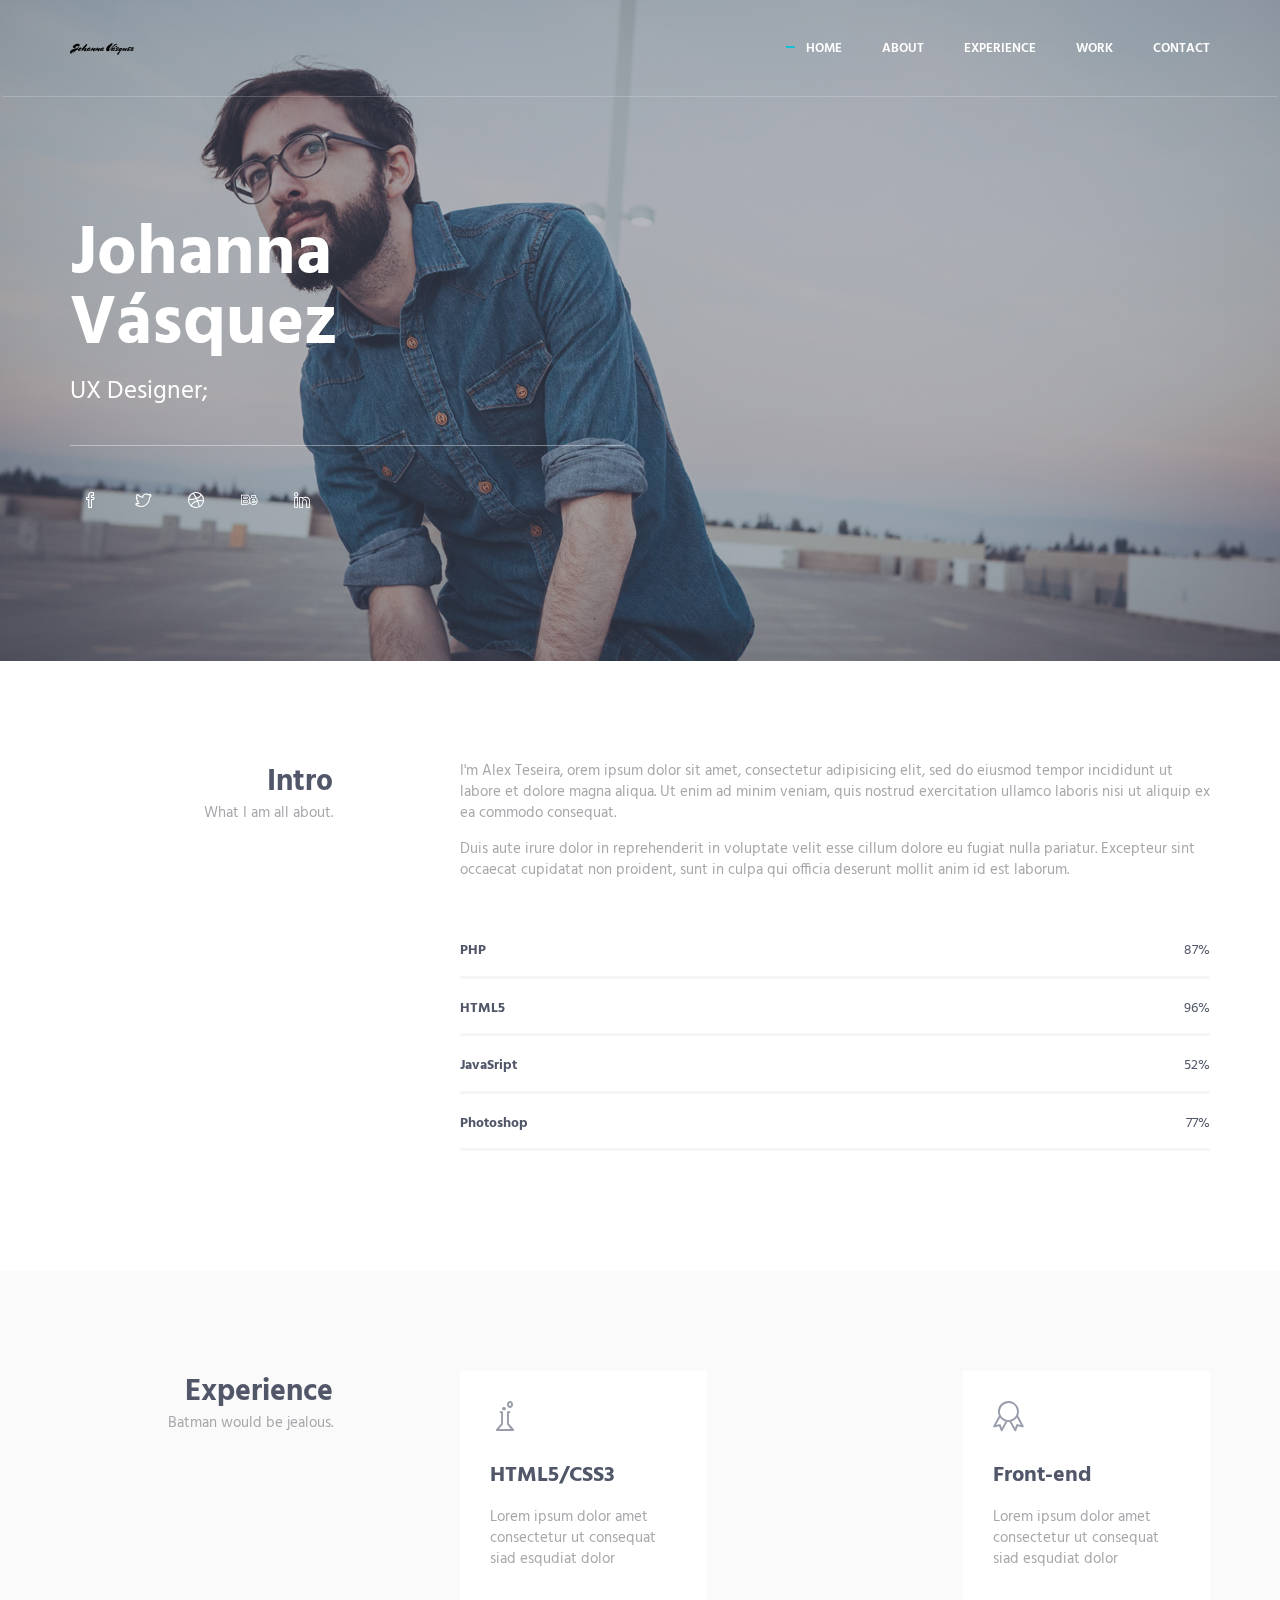
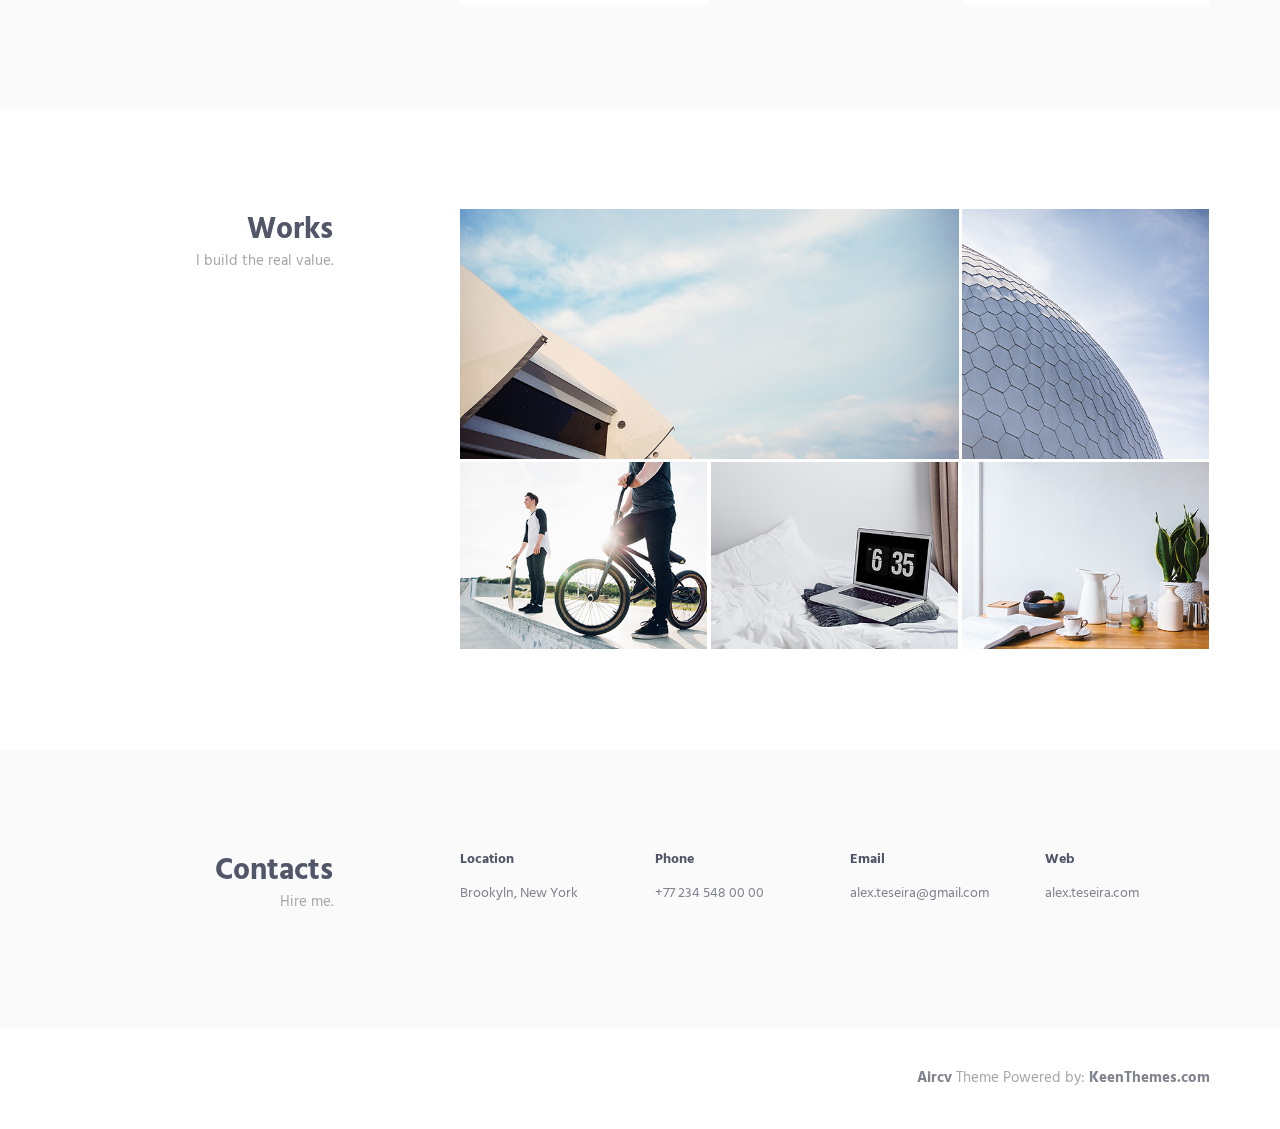
==== index.html @ ad85cec5 "subiendo" ====
<!DOCTYPE html>
<!-- ==============================
    Project:        Metronic "Aircv" Frontend Freebie - Responsive HTML Template Based On Twitter Bootstrap 3.3.4
    Version:        1.0
    Author:         KeenThemes
    Primary use:    Corporate, Business Themes.
    Email:          support@keenthemes.com
    Follow:         http://www.twitter.com/keenthemes
    Like:           http://www.facebook.com/keenthemes
    Website:        http://www.keenthemes.com
    Premium:        Premium Metronic Admin Theme: http://themeforest.net/item/metronic-responsive-admin-dashboard-template/4021469?ref=keenthemes
================================== -->
<html lang="en" class="no-js">
    <!-- BEGIN HEAD -->
    <head>
        <meta charset="utf-8"/>
        <title>JVJ Portafolio</title>
        <meta http-equiv="X-UA-Compatible" content="IE=edge">
        <meta content="width=device-width, initial-scale=1" name="viewport"/>
        <meta content="" name="description"/>
        <meta content="" name="author"/>

        <!-- GLOBAL MANDATORY STYLES -->
        <link href="http://fonts.googleapis.com/css?family=Hind:300,400,500,600,700" rel="stylesheet" type="text/css">
        <link href="vendor/simple-line-icons/css/simple-line-icons.css" rel="stylesheet" type="text/css"/>
        <link href="vendor/bootstrap/css/bootstrap.min.css" rel="stylesheet" type="text/css"/>
        <link href="https://fonts.googleapis.com/css?family=Mrs+Sheppards" rel="stylesheet">


        <!-- PAGE LEVEL PLUGIN STYLES -->
        <link href="css/animate.css" rel="stylesheet">

        <!-- THEME STYLES -->
        <link href="css/layout.min.css" rel="stylesheet" type="text/css"/>

        <!-- Favicon -->
        <link rel="shortcut icon" href="favicon.ico"/>
    </head>
    <!-- END HEAD -->

    <!-- BODY -->
    <body id="body" data-spy="scroll" data-target=".header">

        <!--========== HEADER ==========-->
        <header class="header navbar-fixed-top">
            <!-- Navbar -->
            <nav class="navbar" role="navigation">
                <div class="container">
                    <!-- Brand and toggle get grouped for better mobile display -->
                    <div class="menu-container js_nav-item">
                        <button type="button" class="navbar-toggle" data-toggle="collapse" data-target=".nav-collapse">
                            <span class="sr-only">Toggle navigation</span>
                            <span class="toggle-icon"></span>
                        </button>

                        <!-- Logo -->
                        <div class="logo">
                            <a class="logo-wrap" href="#body">
                                <img class="logo-img logo-img-main" src="img/logo.svg" alt="Asentus Logo">
                                <img class="logo-img logo-img-active" src="img/logo.svg" alt="Asentus Logo">
                            </a>
                        </div>
                        <!-- End Logo -->
                    </div>

                    <!-- Collect the nav links, forms, and other content for toggling -->
                    <div class="collapse navbar-collapse nav-collapse">
                        <div class="menu-container">
                            <ul class="nav navbar-nav navbar-nav-right">
                                <li class="js_nav-item nav-item"><a class="nav-item-child nav-item-hover" href="#body">Home</a></li>
                                <li class="js_nav-item nav-item"><a class="nav-item-child nav-item-hover" href="#about">About</a></li>
                                <li class="js_nav-item nav-item"><a class="nav-item-child nav-item-hover" href="#experience">Experience</a></li>
                                <li class="js_nav-item nav-item"><a class="nav-item-child nav-item-hover" href="#work">Work</a></li>
                                <li class="js_nav-item nav-item"><a class="nav-item-child nav-item-hover" href="#contact">Contact</a></li>
                            </ul>
                        </div>
                    </div>
                    <!-- End Navbar Collapse -->
                </div>
            </nav>
            <!-- Navbar -->
        </header>
        <!--========== END HEADER ==========-->

        <!--========== SLIDER ==========-->
        <div class="promo-block parallax-window" data-parallax="scroll" data-image-src="img/1920x1080/01.jpg">
            <div class="container">
                <div class="row">
                    <div class="col-sm-6">
                        <div class="promo-block-divider">
                            <h1 class="promo-block-title">Johanna <br/> Vásquez</h1>
                            <p class="promo-block-text">UX Designer;</p>
                        </div>
                        <ul class="list-inline">
                            <li><a href="https://twitter.com/keenthemes" class="social-icons"><i class="icon-social-facebook"></i></a></li>
                            <li><a href="https://twitter.com/keenthemes" class="social-icons"><i class="icon-social-twitter"></i></a></li>
                            <li><a href="https://dribbble.com/keenthemes" class="social-icons"><i class="icon-social-dribbble"></i></a></li>
                            <li><a href="https://www.behance.net/keenthemes" class="social-icons"><i class="icon-social-behance"></i></a></li>
                            <li><a href="https://www.behance.net/keenthemes" class="social-icons"><i class="icon-social-linkedin"></i></a></li>
                        </ul>
                    </div>
                </div>
                <!--// end row -->
            </div>
        </div>
        <!--========== SLIDER ==========-->

        <!--========== PAGE LAYOUT ==========-->
        <!-- About -->
        <div id="about">
            <div class="container content-lg">
                <div class="row">
                    <div class="col-sm-3 sm-margin-b-30">
                        <div class="text-right sm-text-left">
                            <h2 class="margin-b-0">Intro</h2>
                            <p>What I am all about.</p>
                        </div>
                    </div>
                    <div class="col-sm-8 col-sm-offset-1">
                        <div class="margin-b-60">
                            <p>I'm Alex Teseira, orem ipsum dolor sit amet, consectetur adipisicing elit, sed do eiusmod tempor incididunt ut labore et dolore magna aliqua. Ut enim ad minim veniam, quis nostrud exercitation ullamco laboris nisi ut aliquip ex ea commodo consequat.</p>
                            <p>Duis aute irure dolor in reprehenderit in voluptate velit esse cillum dolore eu fugiat nulla pariatur. Excepteur sint occaecat cupidatat non proident, sunt in culpa qui officia deserunt mollit anim id est laborum.</p>
                        </div>

                        <!-- Progress Box -->
                        <div class="progress-box">
                            <h5>PHP <span class="color-heading pull-right">87%</span></h5>
                            <div class="progress">
                                <div class="progress-bar bg-color-base" role="progressbar" data-width="87"></div>
                            </div>
                        </div>
                        <div class="progress-box">
                            <h5>HTML5 <span class="color-heading pull-right">96%</span></h5>
                            <div class="progress">
                                <div class="progress-bar bg-color-base" role="progressbar" data-width="96"></div>
                            </div>
                        </div>
                        <div class="progress-box">
                            <h5>JavaSript <span class="color-heading pull-right">52%</span></h5>
                            <div class="progress">
                                <div class="progress-bar bg-color-base" role="progressbar" data-width="52"></div>
                            </div>
                        </div>
                        <div class="progress-box">
                            <h5>Photoshop <span class="color-heading pull-right">77%</span></h5>
                            <div class="progress">
                                <div class="progress-bar bg-color-base" role="progressbar" data-width="77"></div>
                            </div>
                        </div>
                        <!-- End Progress Box -->
                    </div>
                </div>
                <!--// end row -->
            </div>
        </div>
        <!-- End About -->

        <!-- Experience -->
        <div id="experience">
            <div class="bg-color-sky-light" data-auto-height="true">
                <div class="container content-lg">
                    <div class="row">
                        <div class="col-sm-3 sm-margin-b-30">
                            <div class="text-right sm-text-left">
                                <h2 class="margin-b-0">Experience</h2>
                                <p>Batman would be jealous.</p>
                            </div>
                        </div>
                        <div class="col-sm-8 col-sm-offset-1">
                            <div class="row row-space-2 margin-b-4">
                                <div class="col-md-4 md-margin-b-4">
                                    <div class="service" data-height="height">
                                        <div class="service-element">
                                            <i class="service-icon icon-chemistry"></i>
                                        </div>
                                        <div class="service-info">
                                            <h3>HTML5/CSS3</h3>
                                            <p class="margin-b-5">Lorem ipsum dolor amet consectetur ut consequat siad esqudiat dolor</p>
                                        </div>
                                        <a href="https://themeforest.net/item/metronic-responsive-admin-dashboard-template/4021469?ref=keenthemes" class="content-wrapper-link"></a>    
                                    </div>
                                </div>
                                <div class="col-md-4 md-margin-b-4">
                                    <div class="service bg-color-base wow zoomIn" data-height="height" data-wow-duration=".3" data-wow-delay=".1s">
                                        <div class="service-element">
                                            <i class="service-icon color-white icon-screen-tablet"></i>
                                        </div>
                                        <div class="service-info">
                                            <h3 class="color-white">Photoshop</h3>
                                            <p class="color-white margin-b-5">Lorem ipsum dolor amet consectetur ut consequat siad esqudiat dolor</p>
                                        </div>
                                        <a href="https://themeforest.net/item/metronic-responsive-admin-dashboard-template/4021469?ref=keenthemes" class="content-wrapper-link"></a>    
                                    </div>
                                </div>
                                <div class="col-md-4">
                                    <div class="service" data-height="height">
                                        <div class="service-element">
                                            <i class="service-icon icon-badge"></i>
                                        </div>
                                        <div class="service-info">
                                            <h3>Front-end</h3>
                                            <p class="margin-b-5">Lorem ipsum dolor amet consectetur ut consequat siad esqudiat dolor</p>
                                        </div>
                                        <a href="https://themeforest.net/item/metronic-responsive-admin-dashboard-template/4021469?ref=keenthemes" class="content-wrapper-link"></a>    
                                    </div>
                                </div>
                            </div>
                            <!--// end row -->
                        </div>
                    </div>
                    <!--// end row -->
                </div>
            </div>
        </div>
        <!-- End Experience -->

        <!-- Work -->
        <div id="work">
            <div class="container content-lg">
                <div class="row">
                    <div class="col-sm-3 sm-margin-b-30">
                        <div class="text-right sm-text-left">
                            <h2 class="margin-b-0">Works</h2>
                            <p>I build the real value.</p>
                        </div>
                    </div>
                    <div class="col-sm-8 col-sm-offset-1">
                        <!-- Masonry Grid -->
                        <div class="masonry-grid row row-space-2">
                            <div class="masonry-grid-sizer col-xs-6 col-sm-6 col-md-1"></div>
                            <div class="masonry-grid-item col-xs-12 col-sm-6 col-md-8 margin-b-4">
                                <!-- Work -->
                                <div class="work work-popup-trigger">
                                    <div class="work-overlay">
                                        <img class="full-width img-responsive" src="img/800x400/01.jpg" alt="Portfolio Image">
                                    </div>
                                    <div class="work-popup-overlay">
                                        <div class="work-popup-content">
                                            <a href="javascript:void(0);" class="work-popup-close">Hide</a>
                                            <div class="margin-b-30">
                                                <h3 class="margin-b-5">Art Of Coding</h3>
                                                <span>Clean &amp; Minimalistic Design</span>
                                            </div>
                                            <div class="row">
                                                <div class="col-sm-8 work-popup-content-divider sm-margin-b-20">
                                                    <div class="margin-t-10 sm-margin-t-0">
                                                        <p>Duis aute irure dolor in reprehenderit in voluptate velit esse cillum dolore eu fugiat nulla pariatur. Excepteur sint occaecat cupidatat non proident, sunt in culpa qui officia deserunt mollit anim id est laborum.</p>
                                                        <p>Lorem ipsum dolor sit amet, consectetur adipisicing elit, sed do eiusmod tempor incididunt ut labore et dolore magna aliqua. Ut enim ad minim veniam, quis nostrud.</p>
                                                        <ul class="list-inline work-popup-tag">
                                                            <li class="work-popup-tag-item"><a class="work-popup-tag-link" href="http://keenthemes.com/">Design,</a></li>
                                                            <li class="work-popup-tag-item"><a class="work-popup-tag-link" href="http://keenthemes.com/">Coding,</a></li>
                                                            <li class="work-popup-tag-item"><a class="work-popup-tag-link" href="http://keenthemes.com/">Portfolio</a></li>
                                                        </ul>
                                                    </div>
                                                </div>
                                                <div class="col-sm-4">
                                                    <div class="margin-t-10 sm-margin-t-0">
                                                        <p class="margin-b-5"><strong>Project Leader:</strong> John Doe</p>
                                                        <p class="margin-b-5"><strong>Designer:</strong> Alisa Keys</p>
                                                        <p class="margin-b-5"><strong>Developer:</strong> Mark Doe</p>
                                                        <p class="margin-b-5"><strong>Customer:</strong> Keenthemes</p>
                                                    </div>
                                                </div>
                                            </div>
                                        </div>
                                    </div>
                                </div>
                                <!-- End Work -->
                            </div>
                            <div class="masonry-grid-item col-xs-12 col-sm-6 col-md-4 margin-b-4">
                                <!-- Work -->
                                <div class="work work-popup-trigger">
                                    <div class="work-overlay">
                                        <img class="full-width img-responsive" src="img/397x400/01.jpg" alt="Portfolio Image">
                                    </div>
                                    <div class="work-popup-overlay">
                                        <div class="work-popup-content">
                                            <a href="javascript:void(0);" class="work-popup-close">Hide</a>
                                            <div class="margin-b-30">
                                                <h3 class="margin-b-5">Art Of Coding</h3>
                                                <span>Clean &amp; Minimalistic Design</span>
                                            </div>
                                            <div class="row">
                                                <div class="col-sm-8 work-popup-content-divider sm-margin-b-20">
                                                    <div class="margin-t-10 sm-margin-t-0">
                                                        <p>Duis aute irure dolor in reprehenderit in voluptate velit esse cillum dolore eu fugiat nulla pariatur. Excepteur sint occaecat cupidatat non proident, sunt in culpa qui officia deserunt mollit anim id est laborum.</p>
                                                        <p>Lorem ipsum dolor sit amet, consectetur adipisicing elit, sed do eiusmod tempor incididunt ut labore et dolore magna aliqua. Ut enim ad minim veniam, quis nostrud.</p>
                                                        <ul class="list-inline work-popup-tag">
                                                            <li class="work-popup-tag-item"><a class="work-popup-tag-link" href="http://keenthemes.com/">Design,</a></li>
                                                            <li class="work-popup-tag-item"><a class="work-popup-tag-link" href="http://keenthemes.com/">Coding,</a></li>
                                                            <li class="work-popup-tag-item"><a class="work-popup-tag-link" href="http://keenthemes.com/">Portfolio</a></li>
                                                        </ul>
                                                    </div>
                                                </div>
                                                <div class="col-sm-4">
                                                    <div class="margin-t-10 sm-margin-t-0">
                                                        <p class="margin-b-5"><strong>Project Leader:</strong> John Doe</p>
                                                        <p class="margin-b-5"><strong>Designer:</strong> Alisa Keys</p>
                                                        <p class="margin-b-5"><strong>Developer:</strong> Mark Doe</p>
                                                        <p class="margin-b-5"><strong>Customer:</strong> Keenthemes</p>
                                                    </div>
                                                </div>
                                            </div>
                                        </div>
                                    </div>
                                </div>
                                <!-- End Work -->
                            </div>
                            <div class="masonry-grid-item col-xs-12 col-sm-6 col-md-4 md-margin-b-4">
                                <!-- Work -->
                                <div class="work work-popup-trigger">
                                    <div class="work-overlay">
                                        <img class="full-width img-responsive" src="img/397x300/01.jpg" alt="Portfolio Image">
                                    </div>
                                    <div class="work-popup-overlay">
                                        <div class="work-popup-content">
                                            <a href="javascript:void(0);" class="work-popup-close">Hide</a>
                                            <div class="margin-b-30">
                                                <h3 class="margin-b-5">Art Of Coding</h3>
                                                <span>Clean &amp; Minimalistic Design</span>
                                            </div>
                                            <div class="row">
                                                <div class="col-sm-8 work-popup-content-divider sm-margin-b-20">
                                                    <div class="margin-t-10 sm-margin-t-0">
                                                        <p>Duis aute irure dolor in reprehenderit in voluptate velit esse cillum dolore eu fugiat nulla pariatur. Excepteur sint occaecat cupidatat non proident, sunt in culpa qui officia deserunt mollit anim id est laborum.</p>
                                                        <p>Lorem ipsum dolor sit amet, consectetur adipisicing elit, sed do eiusmod tempor incididunt ut labore et dolore magna aliqua. Ut enim ad minim veniam, quis nostrud.</p>
                                                        <ul class="list-inline work-popup-tag">
                                                            <li class="work-popup-tag-item"><a class="work-popup-tag-link" href="http://keenthemes.com/">Design,</a></li>
                                                            <li class="work-popup-tag-item"><a class="work-popup-tag-link" href="http://keenthemes.com/">Coding,</a></li>
                                                            <li class="work-popup-tag-item"><a class="work-popup-tag-link" href="http://keenthemes.com/">Portfolio</a></li>
                                                        </ul>
                                                    </div>
                                                </div>
                                                <div class="col-sm-4">
                                                    <div class="margin-t-10 sm-margin-t-0">
                                                        <p class="margin-b-5"><strong>Project Leader:</strong> John Doe</p>
                                                        <p class="margin-b-5"><strong>Designer:</strong> Alisa Keys</p>
                                                        <p class="margin-b-5"><strong>Developer:</strong> Mark Doe</p>
                                                        <p class="margin-b-5"><strong>Customer:</strong> Keenthemes</p>
                                                    </div>
                                                </div>
                                            </div>
                                        </div>
                                    </div>
                                </div>
                                <!-- End Work -->
                            </div>
                            <div class="masonry-grid-item col-xs-12 col-sm-6 col-md-4 md-margin-b-4">
                                <!-- Work -->
                                <div class="work work-popup-trigger">
                                    <div class="work-overlay">
                                        <img class="full-width img-responsive" src="img/397x300/02.jpg" alt="Portfolio Image">
                                    </div>
                                    <div class="work-popup-overlay">
                                        <div class="work-popup-content">
                                            <a href="javascript:void(0);" class="work-popup-close">Hide</a>
                                            <div class="margin-b-30">
                                                <h3 class="margin-b-5">Art Of Coding</h3>
                                                <span>Clean &amp; Minimalistic Design</span>
                                            </div>
                                            <div class="row">
                                                <div class="col-sm-8 work-popup-content-divider sm-margin-b-20">
                                                    <div class="margin-t-10 sm-margin-t-0">
                                                        <p>Duis aute irure dolor in reprehenderit in voluptate velit esse cillum dolore eu fugiat nulla pariatur. Excepteur sint occaecat cupidatat non proident, sunt in culpa qui officia deserunt mollit anim id est laborum.</p>
                                                        <p>Lorem ipsum dolor sit amet, consectetur adipisicing elit, sed do eiusmod tempor incididunt ut labore et dolore magna aliqua. Ut enim ad minim veniam, quis nostrud.</p>
                                                        <ul class="list-inline work-popup-tag">
                                                            <li class="work-popup-tag-item"><a class="work-popup-tag-link" href="http://keenthemes.com/">Design,</a></li>
                                                            <li class="work-popup-tag-item"><a class="work-popup-tag-link" href="http://keenthemes.com/">Coding,</a></li>
                                                            <li class="work-popup-tag-item"><a class="work-popup-tag-link" href="http://keenthemes.com/">Portfolio</a></li>
                                                        </ul>
                                                    </div>
                                                </div>
                                                <div class="col-sm-4">
                                                    <div class="margin-t-10 sm-margin-t-0">
                                                        <p class="margin-b-5"><strong>Project Leader:</strong> John Doe</p>
                                                        <p class="margin-b-5"><strong>Designer:</strong> Alisa Keys</p>
                                                        <p class="margin-b-5"><strong>Developer:</strong> Mark Doe</p>
                                                        <p class="margin-b-5"><strong>Customer:</strong> Keenthemes</p>
                                                    </div>
                                                </div>
                                            </div>
                                        </div>
                                    </div>
                                </div>
                                <!-- End Work -->
                            </div>
                            <div class="masonry-grid-item col-xs-12 col-sm-6 col-md-4">
                                <!-- Work -->
                                <div class="work work-popup-trigger">
                                    <div class="work-overlay">
                                        <img class="full-width img-responsive" src="img/397x300/03.jpg" alt="Portfolio Image">
                                    </div>
                                    <div class="work-popup-overlay">
                                        <div class="work-popup-content">
                                            <a href="javascript:void(0);" class="work-popup-close">Hide</a>
                                            <div class="margin-b-30">
                                                <h3 class="margin-b-5">Art Of Coding</h3>
                                                <span>Clean &amp; Minimalistic Design</span>
                                            </div>
                                            <div class="row">
                                                <div class="col-sm-8 work-popup-content-divider sm-margin-b-20">
                                                    <div class="margin-t-10 sm-margin-t-0">
                                                        <p>Duis aute irure dolor in reprehenderit in voluptate velit esse cillum dolore eu fugiat nulla pariatur. Excepteur sint occaecat cupidatat non proident, sunt in culpa qui officia deserunt mollit anim id est laborum.</p>
                                                        <p>Lorem ipsum dolor sit amet, consectetur adipisicing elit, sed do eiusmod tempor incididunt ut labore et dolore magna aliqua. Ut enim ad minim veniam, quis nostrud.</p>
                                                        <ul class="list-inline work-popup-tag">
                                                            <li class="work-popup-tag-item"><a class="work-popup-tag-link" href="http://keenthemes.com/">Design,</a></li>
                                                            <li class="work-popup-tag-item"><a class="work-popup-tag-link" href="http://keenthemes.com/">Coding,</a></li>
                                                            <li class="work-popup-tag-item"><a class="work-popup-tag-link" href="http://keenthemes.com/">Portfolio</a></li>
                                                        </ul>
                                                    </div>
                                                </div>
                                                <div class="col-sm-4">
                                                    <div class="margin-t-10 sm-margin-t-0">
                                                        <p class="margin-b-5"><strong>Project Leader:</strong> John Doe</p>
                                                        <p class="margin-b-5"><strong>Designer:</strong> Alisa Keys</p>
                                                        <p class="margin-b-5"><strong>Developer:</strong> Mark Doe</p>
                                                        <p class="margin-b-5"><strong>Customer:</strong> Keenthemes</p>
                                                    </div>
                                                </div>
                                            </div>
                                        </div>
                                    </div>
                                </div>
                                <!-- End Work -->
                            </div>
                        </div>
                        <!-- End Masonry Grid -->
                    </div>
                </div>
                <!--// end row -->
            </div>
        </div>
        <!-- End Work -->
            
        <!-- Contact -->
        <div id="contact">
            <div class="bg-color-sky-light">
                <div class="container content-lg">
                    <div class="row">
                        <div class="col-sm-3 sm-margin-b-30">
                            <div class="text-right sm-text-left">
                                <h2 class="margin-b-0">Contacts</h2>
                                <p>Hire me.</p>
                            </div>
                        </div>
                        <div class="col-sm-8 col-sm-offset-1">
                            <div class="row">
                                <div class="col-md-3 col-xs-6 md-margin-b-30">
                                    <h5>Location</h5>
                                    <a href="http://keenthemes.com/">Brookyln, New York</a>
                                </div>
                                <div class="col-md-3 col-xs-6 md-margin-b-30">
                                    <h5>Phone</h5>
                                    <a href="http://keenthemes.com/">+77 234 548 00 00</a>
                                </div>
                                <div class="col-md-3 col-xs-6">
                                    <h5>Email</h5>
                                    <a href="mailto:#">alex.teseira@gmail.com</a>
                                </div>
                                <div class="col-md-3 col-xs-6">
                                    <h5>Web</h5>
                                    <a href="http://keenthemes.com/">alex.teseira.com</a>
                                </div>
                            </div>
                        </div>
                    </div>
                    <!--// end row -->
                </div>
            </div>
        </div>
        <!-- End Contact -->
        <!--========== END PAGE LAYOUT ==========-->

        <!--========== FOOTER ==========-->
        <footer class="footer">
            <div class="content container">
                <div class="row">
                    <div class="col-xs-6">
                    </div>
                    <div class="col-xs-6 text-right sm-text-left">
                        <p class="margin-b-0"><a class="fweight-700" href="http://keenthemes.com/preview/aircv/">Aircv</a> Theme Powered by: <a class="fweight-700" href="http://www.keenthemes.com/">KeenThemes.com</a></p>
                    </div>
                </div>
                <!--// end row -->
            </div>
        </footer>
        <!--========== END FOOTER ==========-->

        <!-- Back To Top -->
        <a href="javascript:void(0);" class="js-back-to-top back-to-top">Top</a>

        <!-- JAVASCRIPTS(Load javascripts at bottom, this will reduce page load time) -->
        <!-- CORE PLUGINS -->
        <script src="vendor/jquery.min.js" type="text/javascript"></script>
        <script src="vendor/jquery-migrate.min.js" type="text/javascript"></script>
        <script src="vendor/bootstrap/js/bootstrap.min.js" type="text/javascript"></script>

        <!-- PAGE LEVEL PLUGINS -->
        <script src="vendor/jquery.easing.js" type="text/javascript"></script>
        <script src="vendor/jquery.back-to-top.js" type="text/javascript"></script>
        <script src="vendor/jquery.smooth-scroll.js" type="text/javascript"></script>
        <script src="vendor/jquery.wow.min.js" type="text/javascript"></script>
        <script src="vendor/jquery.parallax.min.js" type="text/javascript"></script>
        <script src="vendor/jquery.appear.js" type="text/javascript"></script>
        <script src="vendor/masonry/jquery.masonry.pkgd.min.js" type="text/javascript"></script>
        <script src="vendor/masonry/imagesloaded.pkgd.min.js" type="text/javascript"></script>

        <!-- PAGE LEVEL SCRIPTS -->
        <script src="js/layout.min.js" type="text/javascript"></script>
        <script src="js/components/progress-bar.min.js" type="text/javascript"></script>
        <script src="js/components/masonry.min.js" type="text/javascript"></script>
        <script src="js/components/wow.min.js" type="text/javascript"></script>

    </body>
    <!-- END BODY -->
</html>
---- vendor/simple-line-icons/css/simple-line-icons.css ----
@font-face {
  font-family: 'simple-line-icons';
  src: url('../fonts/Simple-Line-Icons.eot?v=2.3.2');
  src: url('../fonts/Simple-Line-Icons.eot?v=2.3.2#iefix') format('embedded-opentype'), url('../fonts/Simple-Line-Icons.woff2?v=2.3.2') format('woff2'), url('../fonts/Simple-Line-Icons.ttf?v=2.3.2') format('truetype'), url('../fonts/Simple-Line-Icons.woff?v=2.3.2') format('woff'), url('../fonts/Simple-Line-Icons.svg?v=2.3.2#simple-line-icons') format('svg');
  font-weight: normal;
  font-style: normal;
}
/*
 Use the following CSS code if you want to have a class per icon.
 Instead of a list of all class selectors, you can use the generic [class*="icon-"] selector, but it's slower:
*/
.icon-user,
.icon-people,
.icon-user-female,
.icon-user-follow,
.icon-user-following,
.icon-user-unfollow,
.icon-login,
.icon-logout,
.icon-emotsmile,
.icon-phone,
.icon-call-end,
.icon-call-in,
.icon-call-out,
.icon-map,
.icon-location-pin,
.icon-direction,
.icon-directions,
.icon-compass,
.icon-layers,
.icon-menu,
.icon-list,
.icon-options-vertical,
.icon-options,
.icon-arrow-down,
.icon-arrow-left,
.icon-arrow-right,
.icon-arrow-up,
.icon-arrow-up-circle,
.icon-arrow-left-circle,
.icon-arrow-right-circle,
.icon-arrow-down-circle,
.icon-check,
.icon-clock,
.icon-plus,
.icon-minus,
.icon-close,
.icon-exclamation,
.icon-organization,
.icon-trophy,
.icon-screen-smartphone,
.icon-screen-desktop,
.icon-plane,
.icon-notebook,
.icon-mustache,
.icon-mouse,
.icon-magnet,
.icon-energy,
.icon-disc,
.icon-cursor,
.icon-cursor-move,
.icon-crop,
.icon-chemistry,
.icon-speedometer,
.icon-shield,
.icon-screen-tablet,
.icon-magic-wand,
.icon-hourglass,
.icon-graduation,
.icon-ghost,
.icon-game-controller,
.icon-fire,
.icon-eyeglass,
.icon-envelope-open,
.icon-envelope-letter,
.icon-bell,
.icon-badge,
.icon-anchor,
.icon-wallet,
.icon-vector,
.icon-speech,
.icon-puzzle,
.icon-printer,
.icon-present,
.icon-playlist,
.icon-pin,
.icon-picture,
.icon-handbag,
.icon-globe-alt,
.icon-globe,
.icon-folder-alt,
.icon-folder,
.icon-film,
.icon-feed,
.icon-drop,
.icon-drawer,
.icon-docs,
.icon-doc,
.icon-diamond,
.icon-cup,
.icon-calculator,
.icon-bubbles,
.icon-briefcase,
.icon-book-open,
.icon-basket-loaded,
.icon-basket,
.icon-bag,
.icon-action-undo,
.icon-action-redo,
.icon-wrench,
.icon-umbrella,
.icon-trash,
.icon-tag,
.icon-support,
.icon-frame,
.icon-size-fullscreen,
.icon-size-actual,
.icon-shuffle,
.icon-share-alt,
.icon-share,
.icon-rocket,
.icon-question,
.icon-pie-chart,
.icon-pencil,
.icon-note,
.icon-loop,
.icon-home,
.icon-grid,
.icon-graph,
.icon-microphone,
.icon-music-tone-alt,
.icon-music-tone,
.icon-earphones-alt,
.icon-earphones,
.icon-equalizer,
.icon-like,
.icon-dislike,
.icon-control-start,
.icon-control-rewind,
.icon-control-play,
.icon-control-pause,
.icon-control-forward,
.icon-control-end,
.icon-volume-1,
.icon-volume-2,
.icon-volume-off,
.icon-calendar,
.icon-bulb,
.icon-chart,
.icon-ban,
.icon-bubble,
.icon-camrecorder,
.icon-camera,
.icon-cloud-download,
.icon-cloud-upload,
.icon-envelope,
.icon-eye,
.icon-flag,
.icon-heart,
.icon-info,
.icon-key,
.icon-link,
.icon-lock,
.icon-lock-open,
.icon-magnifier,
.icon-magnifier-add,
.icon-magnifier-remove,
.icon-paper-clip,
.icon-paper-plane,
.icon-power,
.icon-refresh,
.icon-reload,
.icon-settings,
.icon-star,
.icon-symbol-female,
.icon-symbol-male,
.icon-target,
.icon-credit-card,
.icon-paypal,
.icon-social-tumblr,
.icon-social-twitter,
.icon-social-facebook,
.icon-social-instagram,
.icon-social-linkedin,
.icon-social-pinterest,
.icon-social-github,
.icon-social-google,
.icon-social-reddit,
.icon-social-skype,
.icon-social-dribbble,
.icon-social-behance,
.icon-social-foursqare,
.icon-social-soundcloud,
.icon-social-spotify,
.icon-social-stumbleupon,
.icon-social-youtube,
.icon-social-dropbox {
  font-family: 'simple-line-icons';
  speak: none;
  font-style: normal;
  font-weight: normal;
  font-variant: normal;
  text-transform: none;
  line-height: 1;
  /* Better Font Rendering =========== */
  -webkit-font-smoothing: antialiased;
  -moz-osx-font-smoothing: grayscale;
}
.icon-user:before {
  content: "\e005";
}
.icon-people:before {
  content: "\e001";
}
.icon-user-female:before {
  content: "\e000";
}
.icon-user-follow:before {
  content: "\e002";
}
.icon-user-following:before {
  content: "\e003";
}
.icon-user-unfollow:before {
  content: "\e004";
}
.icon-login:before {
  content: "\e066";
}
.icon-logout:before {
  content: "\e065";
}
.icon-emotsmile:before {
  content: "\e021";
}
.icon-phone:before {
  content: "\e600";
}
.icon-call-end:before {
  content: "\e048";
}
.icon-call-in:before {
  content: "\e047";
}
.icon-call-out:before {
  content: "\e046";
}
.icon-map:before {
  content: "\e033";
}
.icon-location-pin:before {
  content: "\e096";
}
.icon-direction:before {
  content: "\e042";
}
.icon-directions:before {
  content: "\e041";
}
.icon-compass:before {
  content: "\e045";
}
.icon-layers:before {
  content: "\e034";
}
.icon-menu:before {
  content: "\e601";
}
.icon-list:before {
  content: "\e067";
}
.icon-options-vertical:before {
  content: "\e602";
}
.icon-options:before {
  content: "\e603";
}
.icon-arrow-down:before {
  content: "\e604";
}
.icon-arrow-left:before {
  content: "\e605";
}
.icon-arrow-right:before {
  content: "\e606";
}
.icon-arrow-up:before {
  content: "\e607";
}
.icon-arrow-up-circle:before {
  content: "\e078";
}
.icon-arrow-left-circle:before {
  content: "\e07a";
}
.icon-arrow-right-circle:before {
  content: "\e079";
}
.icon-arrow-down-circle:before {
  content: "\e07b";
}
.icon-check:before {
  content: "\e080";
}
.icon-clock:before {
  content: "\e081";
}
.icon-plus:before {
  content: "\e095";
}
.icon-minus:before {
  content: "\e615";
}
.icon-close:before {
  content: "\e082";
}
.icon-exclamation:before {
  content: "\e617";
}
.icon-organization:before {
  content: "\e616";
}
.icon-trophy:before {
  content: "\e006";
}
.icon-screen-smartphone:before {
  content: "\e010";
}
.icon-screen-desktop:before {
  content: "\e011";
}
.icon-plane:before {
  content: "\e012";
}
.icon-notebook:before {
  content: "\e013";
}
.icon-mustache:before {
  content: "\e014";
}
.icon-mouse:before {
  content: "\e015";
}
.icon-magnet:before {
  content: "\e016";
}
.icon-energy:before {
  content: "\e020";
}
.icon-disc:before {
  content: "\e022";
}
.icon-cursor:before {
  content: "\e06e";
}
.icon-cursor-move:before {
  content: "\e023";
}
.icon-crop:before {
  content: "\e024";
}
.icon-chemistry:before {
  content: "\e026";
}
.icon-speedometer:before {
  content: "\e007";
}
.icon-shield:before {
  content: "\e00e";
}
.icon-screen-tablet:before {
  content: "\e00f";
}
.icon-magic-wand:before {
  content: "\e017";
}
.icon-hourglass:before {
  content: "\e018";
}
.icon-graduation:before {
  content: "\e019";
}
.icon-ghost:before {
  content: "\e01a";
}
.icon-game-controller:before {
  content: "\e01b";
}
.icon-fire:before {
  content: "\e01c";
}
.icon-eyeglass:before {
  content: "\e01d";
}
.icon-envelope-open:before {
  content: "\e01e";
}
.icon-envelope-letter:before {
  content: "\e01f";
}
.icon-bell:before {
  content: "\e027";
}
.icon-badge:before {
  content: "\e028";
}
.icon-anchor:before {
  content: "\e029";
}
.icon-wallet:before {
  content: "\e02a";
}
.icon-vector:before {
  content: "\e02b";
}
.icon-speech:before {
  content: "\e02c";
}
.icon-puzzle:before {
  content: "\e02d";
}
.icon-printer:before {
  content: "\e02e";
}
.icon-present:before {
  content: "\e02f";
}
.icon-playlist:before {
  content: "\e030";
}
.icon-pin:before {
  content: "\e031";
}
.icon-picture:before {
  content: "\e032";
}
.icon-handbag:before {
  content: "\e035";
}
.icon-globe-alt:before {
  content: "\e036";
}
.icon-globe:before {
  content: "\e037";
}
.icon-folder-alt:before {
  content: "\e039";
}
.icon-folder:before {
  content: "\e089";
}
.icon-film:before {
  content: "\e03a";
}
.icon-feed:before {
  content: "\e03b";
}
.icon-drop:before {
  content: "\e03e";
}
.icon-drawer:before {
  content: "\e03f";
}
.icon-docs:before {
  content: "\e040";
}
.icon-doc:before {
  content: "\e085";
}
.icon-diamond:before {
  content: "\e043";
}
.icon-cup:before {
  content: "\e044";
}
.icon-calculator:before {
  content: "\e049";
}
.icon-bubbles:before {
  content: "\e04a";
}
.icon-briefcase:before {
  content: "\e04b";
}
.icon-book-open:before {
  content: "\e04c";
}
.icon-basket-loaded:before {
  content: "\e04d";
}
.icon-basket:before {
  content: "\e04e";
}
.icon-bag:before {
  content: "\e04f";
}
.icon-action-undo:before {
  content: "\e050";
}
.icon-action-redo:before {
  content: "\e051";
}
.icon-wrench:before {
  content: "\e052";
}
.icon-umbrella:before {
  content: "\e053";
}
.icon-trash:before {
  content: "\e054";
}
.icon-tag:before {
  content: "\e055";
}
.icon-support:before {
  content: "\e056";
}
.icon-frame:before {
  content: "\e038";
}
.icon-size-fullscreen:before {
  content: "\e057";
}
.icon-size-actual:before {
  content: "\e058";
}
.icon-shuffle:before {
  content: "\e059";
}
.icon-share-alt:before {
  content: "\e05a";
}
.icon-share:before {
  content: "\e05b";
}
.icon-rocket:before {
  content: "\e05c";
}
.icon-question:before {
  content: "\e05d";
}
.icon-pie-chart:before {
  content: "\e05e";
}
.icon-pencil:before {
  content: "\e05f";
}
.icon-note:before {
  content: "\e060";
}
.icon-loop:before {
  content: "\e064";
}
.icon-home:before {
  content: "\e069";
}
.icon-grid:before {
  content: "\e06a";
}
.icon-graph:before {
  content: "\e06b";
}
.icon-microphone:before {
  content: "\e063";
}
.icon-music-tone-alt:before {
  content: "\e061";
}
.icon-music-tone:before {
  content: "\e062";
}
.icon-earphones-alt:before {
  content: "\e03c";
}
.icon-earphones:before {
  content: "\e03d";
}
.icon-equalizer:before {
  content: "\e06c";
}
.icon-like:before {
  content: "\e068";
}
.icon-dislike:before {
  content: "\e06d";
}
.icon-control-start:before {
  content: "\e06f";
}
.icon-control-rewind:before {
  content: "\e070";
}
.icon-control-play:before {
  content: "\e071";
}
.icon-control-pause:before {
  content: "\e072";
}
.icon-control-forward:before {
  content: "\e073";
}
.icon-control-end:before {
  content: "\e074";
}
.icon-volume-1:before {
  content: "\e09f";
}
.icon-volume-2:before {
  content: "\e0a0";
}
.icon-volume-off:before {
  content: "\e0a1";
}
.icon-calendar:before {
  content: "\e075";
}
.icon-bulb:before {
  content: "\e076";
}
.icon-chart:before {
  content: "\e077";
}
.icon-ban:before {
  content: "\e07c";
}
.icon-bubble:before {
  content: "\e07d";
}
.icon-camrecorder:before {
  content: "\e07e";
}
.icon-camera:before {
  content: "\e07f";
}
.icon-cloud-download:before {
  content: "\e083";
}
.icon-cloud-upload:before {
  content: "\e084";
}
.icon-envelope:before {
  content: "\e086";
}
.icon-eye:before {
  content: "\e087";
}
.icon-flag:before {
  content: "\e088";
}
.icon-heart:before {
  content: "\e08a";
}
.icon-info:before {
  content: "\e08b";
}
.icon-key:before {
  content: "\e08c";
}
.icon-link:before {
  content: "\e08d";
}
.icon-lock:before {
  content: "\e08e";
}
.icon-lock-open:before {
  content: "\e08f";
}
.icon-magnifier:before {
  content: "\e090";
}
.icon-magnifier-add:before {
  content: "\e091";
}
.icon-magnifier-remove:before {
  content: "\e092";
}
.icon-paper-clip:before {
  content: "\e093";
}
.icon-paper-plane:before {
  content: "\e094";
}
.icon-power:before {
  content: "\e097";
}
.icon-refresh:before {
  content: "\e098";
}
.icon-reload:before {
  content: "\e099";
}
.icon-settings:before {
  content: "\e09a";
}
.icon-star:before {
  content: "\e09b";
}
.icon-symbol-female:before {
  content: "\e09c";
}
.icon-symbol-male:before {
  content: "\e09d";
}
.icon-target:before {
  content: "\e09e";
}
.icon-credit-card:before {
  content: "\e025";
}
.icon-paypal:before {
  content: "\e608";
}
.icon-social-tumblr:before {
  content: "\e00a";
}
.icon-social-twitter:before {
  content: "\e009";
}
.icon-social-facebook:before {
  content: "\e00b";
}
.icon-social-instagram:before {
  content: "\e609";
}
.icon-social-linkedin:before {
  content: "\e60a";
}
.icon-social-pinterest:before {
  content: "\e60b";
}
.icon-social-github:before {
  content: "\e60c";
}
.icon-social-google:before {
  content: "\e60d";
}
.icon-social-reddit:before {
  content: "\e60e";
}
.icon-social-skype:before {
  content: "\e60f";
}
.icon-social-dribbble:before {
  content: "\e00d";
}
.icon-social-behance:before {
  content: "\e610";
}
.icon-social-foursqare:before {
  content: "\e611";
}
.icon-social-soundcloud:before {
  content: "\e612";
}
.icon-social-spotify:before {
  content: "\e613";
}
.icon-social-stumbleupon:before {
  content: "\e614";
}
.icon-social-youtube:before {
  content: "\e008";
}
.icon-social-dropbox:before {
  content: "\e00c";
}
---- css/layout.min.css ----
.link,body{position:relative;font-family:Hind,sans-serif}.btn-theme,p{line-height:1.4}.btn-theme.active.focus,.btn-theme.active:focus,.btn-theme.focus,.btn-theme:active.focus,.btn-theme:active:focus,.btn-theme:focus,:active,:focus,a,a:active,a:focus,a:hover{outline:0}.btn-theme:hover,.progress-box .progress-bar{transition-property:all;transition-timing-function:cubic-bezier(.7,1,.7,1)}.header .nav-item-child,.link,a,body,em,h1,h2,h3,h4,h5,h6,li,li a,p,span{font-family:Hind,sans-serif}.header .nav-item-hover:after,.link:after,.work .work-overlay:before{content:" "}.back-to-top,.header .nav-item-child,.link{text-transform:uppercase}.back-to-top:focus,.back-to-top:hover,.btn-theme.focus,.btn-theme:focus,.btn-theme:hover,.content-wrapper-link,.header .logo-wrap:focus,.header .logo-wrap:hover,a:active,a:focus,a:hover,h1>a:focus,h2>a:focus,h3>a:focus,h4>a:focus,h5>a:focus,h6>a:focus{text-decoration:none}.container-full-width:after,.container-sm:after{clear:both}html{overflow-x:hidden}body,html,html a{-webkit-font-smoothing:antialiased}p{font-size:15px;font-weight:400;color:#a6a7aa;margin-bottom:15px}em,li,li a{font-size:16px;font-weight:500;color:#515769}a{color:#81848f}a:active,a:focus,a:hover{color:#999caa}.link{font-size:13px;font-weight:600}.back-to-top,.form-control,span{font-weight:400}.link:after{position:absolute;top:8px;right:-15px;width:9px;height:2px;background:#17bed2}span{font-size:14px;color:#bfc1c7}h1,h2,h3,h4,h5,h6{font-weight:700;color:#515769;line-height:1.4;margin:0 0 15px}h1>a,h2>a,h3>a,h4>a,h5>a,h6>a{color:#515769}h1>a:hover,h2>a:hover,h3>a:hover,h4>a:hover,h5>a:hover,h6>a:hover{color:#999caa;text-decoration:none}h1{font-size:40px}h2{font-size:30px}h3,h4{font-size:22px}::selection{color:#fff;background:#17bed2;text-shadow:none}::-webkit-selection{color:#fff;background:#17bed2;text-shadow:none}::-moz-selection{color:#fff;background:#17bed2;text-shadow:none}.section-seperator{border-bottom:1px solid #edf0f2}.content-wrapper-link{position:absolute;top:0;left:0;right:0;bottom:0;display:block;z-index:3}.btn-icon,.btn-theme,.work{position:relative}.btn-theme,.social-icons{display:inline-block;vertical-align:middle;text-align:center}.btn-theme{background-image:none;border-style:solid;white-space:nowrap;-ms-touch-action:manipulation;touch-action:manipulation;cursor:pointer;-webkit-user-select:none;-moz-user-select:none;-ms-user-select:none;user-select:none}.btn-theme:hover{transition-duration:.3s}.btn-theme.active,.btn-theme:active{background-image:none;outline:0}.btn-theme.disabled,.btn-theme[disabled],fieldset[disabled] .btn-theme{cursor:not-allowed;box-shadow:none;opacity:.65;pointer-events:none}.btn-icon{top:1px;margin-right:10px}.btn-white-bg{color:#515769;background:#fff;border-color:transparent;border-width:0}.btn-white-bg.focus,.btn-white-bg:focus,.btn-white-bg:hover{color:#fff;background:#17bed2;border-color:transparent}.btn-white-brd{color:#fff;background:0 0;border-color:#fff;border-width:2px}.btn-white-brd.focus,.btn-white-brd:focus,.btn-white-brd:hover{color:#515769;background:#fff;border-color:#fff}.btn-default-bg{color:#515769;background:#f3f4f5;border-color:transparent;border-width:0}.btn-default-bg.focus,.btn-default-bg:focus,.btn-default-bg:hover{color:#fff;background:#17bed2;border-color:transparent}.btn-theme-sm{font-size:13px;font-weight:600;padding:15px 40px}.btn-theme-md{font-size:15px;font-weight:600;padding:20px 30px}.progress-box .progress{box-shadow:none;height:3px}.progress-box .progress-bar{transition-duration:2s}.social-icons{width:40px;height:40px;font-size:16px;color:#fff;border-radius:50%;padding:11px;transition-duration:.3s;transition-property:all;transition-timing-function:cubic-bezier(.7,1,.7,1)}.work .work-overlay:before,.work .work-popup-overlay{top:0;width:100%;height:100%;transition-property:all;transition-timing-function:cubic-bezier(.7,1,.7,1);transition-duration:.3s;left:0}.social-icons:hover{color:#515769;background:#fff;transition-duration:.3s;transition-property:all;transition-timing-function:cubic-bezier(.7,1,.7,1)}.promo-block{padding:220px 0 130px}.promo-block .promo-block-title{font-size:70px;color:#fff;line-height:1}@media (max-width:480px){.promo-block .promo-block-title{font-size:50px}}.promo-block .promo-block-text{font-size:25px;color:#fff}.promo-block .promo-block-divider{border-bottom:1px solid rgba(255,255,255,.4);padding-bottom:20px;margin-bottom:35px}.service{background:#fff;padding:30px}.service .service-element,.service .service-info{-webkit-transform:translate3d(0,0,0);-moz-transform:translate3d(0,0,0);transform:translate3d(0,0,0);transition-duration:.3s;transition-property:all;transition-timing-function:cubic-bezier(.7,1,.7,1)}.service .service-icon{display:block;font-size:30px;color:#999caa;margin-bottom:30px}.service:hover .service-element{opacity:0;-webkit-transform:translate3d(0,-100%,0);-moz-transform:translate3d(0,-100%,0);transform:translate3d(0,-100%,0);transition-duration:.3s;transition-property:all;transition-timing-function:cubic-bezier(.7,1,.7,1)}.service:hover .service-info{-webkit-transform:translate3d(0,-30%,0);-moz-transform:translate3d(0,-30%,0);transform:translate3d(0,-30%,0);transition-duration:.3s;transition-property:all;transition-timing-function:cubic-bezier(.7,1,.7,1)}.work{display:block}.work .work-overlay{position:relative;cursor:pointer}.work .work-overlay:before{position:absolute;background:0 0}.work:hover .work-overlay:before{background:rgba(0,0,0,.5);transition-duration:.3s;transition-property:all;transition-timing-function:cubic-bezier(.7,1,.7,1)}.work .work-popup-overlay{position:fixed;right:0;z-index:99999;opacity:0;visibility:hidden;-webkit-backface-visibility:hidden;backface-visibility:hidden;overflow-x:hidden;background:rgba(81,87,105,.4)}.work .work-popup-overlay-show{opacity:1;visibility:visible;-webkit-backface-visibility:visible;backface-visibility:visible;transition-duration:.3s;transition-property:all;transition-timing-function:cubic-bezier(.7,1,.7,1)}.work .work-popup-content{position:absolute;top:50%;left:0;right:0;width:730px;height:auto;display:block;background:#fff;padding:30px;margin:0 auto;-webkit-transform:translate3d(0,-50%,0);-moz-transform:translate3d(0,-50%,0);transform:translate3d(0,-50%,0)}.header .logo-img,.header .logo-img-main,.header .logo-wrap{display:inline-block}.work .work-popup-content-divider{border-right:1px solid #cdcecf}@media (max-width:768px){.work .work-popup-content{width:95%}.work .work-popup-content-divider{border-right:none;border-bottom:1px solid #cdcecf}}.work .work-popup-close{float:right;font-size:13px;font-weight:700;color:#c5c6cb;transition-duration:.3s;transition-property:all;transition-timing-function:cubic-bezier(.7,1,.7,1)}.work .work-popup-close:hover{color:#aaacb3;transition-duration:.3s;transition-property:all;transition-timing-function:cubic-bezier(.7,1,.7,1)}.work .work-popup-tag{margin:0}.work .work-popup-tag-item{padding:0 2px}.work .work-popup-tag-link{font-size:13px}.footer .footer-logo{width:64px;height:auto}.navbar-fixed-top .navbar-collapse{max-height:100%}.header .navbar{margin-bottom:0;border-bottom:1px solid rgba(255,255,255,.2);transition-duration:.3s;transition-property:all;transition-timing-function:cubic-bezier(.7,1,.7,1)}.header .navbar-toggle{width:25px;height:25px;border:none;padding:0;margin:35px 0}.header .navbar-toggle .toggle-icon{position:relative;width:21px;height:1px;display:inline-block;background:#515769;transition-duration:.3s;transition-property:all;transition-timing-function:cubic-bezier(.7,1,.7,1)}.header .navbar-toggle .toggle-icon:after,.header .navbar-toggle .toggle-icon:before{position:absolute;left:0;background:#515769;content:" "}.header .navbar-toggle .toggle-icon:before{width:10px;height:1px;bottom:10px;-webkit-transform:rotate(0);-moz-transform:rotate(0);transform:rotate(0);transition-duration:.3s;transition-property:all;transition-timing-function:cubic-bezier(.7,1,.7,1)}.header .navbar-toggle .toggle-icon:after{width:16px;height:1px;top:-5px;-webkit-transform:rotate(0);-moz-transform:rotate(0);transform:rotate(0);transition-duration:.3s;transition-property:all;transition-timing-function:cubic-bezier(.7,1,.7,1)}.header .navbar-toggle:hover .toggle-icon{background:#17bed2;transition-duration:.3s;transition-property:all;transition-timing-function:cubic-bezier(.7,1,.7,1)}.header .navbar-toggle:hover .toggle-icon:after,.header .navbar-toggle:hover .toggle-icon:before{width:21px;height:1px;background:#17bed2;transition-duration:.3s;transition-property:all;transition-timing-function:cubic-bezier(.7,1,.7,1)}.header .logo-img-active,.header .logo-img-main,.header .nav-item.active .nav-item-hover:after,.header .nav-item:hover .nav-item-hover:after{transition-duration:.4s;transition-property:all;transition-timing-function:cubic-bezier(.7,1,.7,1)}.header .navbar-toggle:hover .toggle-icon.is-clicked{background:rgba(81,87,105,0)}.header .logo{width:100px;height:100px;float:left;max-height:95px;line-height:65px}.header .logo-wrap{padding:15px 0}.header .logo-img{width:64px;height:auto;max-width:100%;max-height:100%;vertical-align:middle}.header .logo-img-active{display:none}.header .nav-item,.header .nav-item-child{display:block;position:relative}.header .navbar-nav{padding-left:0;margin-bottom:0;list-style:none}.header .nav-item:last-child .nav-item-child{padding-right:0}.header .nav-item.active .nav-item-hover:after,.header .nav-item:hover .nav-item-hover:after{opacity:1}.header .nav-item-child{font-size:13px;font-weight:600;color:#fff;line-height:55px;padding:20px;transition-duration:.3s;transition-property:all;transition-timing-function:cubic-bezier(.7,1,.7,1)}.header .nav-item-child:focus,.header .nav-item-child:hover{background:inherit}.header .nav-item-hover{position:relative}.header .nav-item-hover:after{position:absolute;top:45px;left:0;width:9px;height:2px;background:#17bed2;opacity:0;transition-duration:.4s;transition-property:all;transition-timing-function:cubic-bezier(.7,1,.7,1)}@media (max-width:991px){.header{background:#fff}.header .navbar-toggle{display:block}.header .navbar-collapse.collapse{display:none!important}.header .navbar-collapse.collapse.in{display:block!important}.header .nav-collapse{padding-left:0;padding-right:0}.header .navbar-nav{margin:0;float:none}.header .navbar-nav .nav-item{float:none}.header .menu-container:after,.header .menu-container:before{content:" ";display:table}.header .menu-container:after{clear:both}.header .logo .logo-img-main{display:none}.header .logo .logo-img-active{display:inline-block}.header .nav-item-child{color:#515769;line-height:1.4;padding:12px 12px 12px 15px}.header .nav-item-hover:after{position:absolute;top:19px}}@media (max-width:767px){.header .menu-container{padding-left:15px;padding-right:15px;margin-left:0;margin-right:0}.header .navbar>.container,.header .navbar>.container>.nav-collapse{padding-left:0;padding-right:0;margin-left:0;margin-right:0}.header .navbar>.container{width:auto}}@media (min-width:992px){.header .navbar-nav-right{float:right}.page-on-scroll .header .navbar{background:#fff;border-bottom-color:#f0f0f0;transition-duration:.3s;transition-property:all;transition-timing-function:cubic-bezier(.7,1,.7,1)}.page-on-scroll .header .logo-img-active,.page-on-scroll .header .logo-img-main{transition-duration:.4s;transition-property:all;transition-timing-function:cubic-bezier(.7,1,.7,1)}.page-on-scroll .header .logo-img-main{display:none}.page-on-scroll .header .logo-img-active{display:inline-block}.page-on-scroll .header .nav-item-child{color:#515769;transition-duration:.3s;transition-property:all;transition-timing-function:cubic-bezier(.7,1,.7,1)}}.back-to-top,.back-to-top:hover{color:#fff;transition-property:all;transition-timing-function:cubic-bezier(.7,1,.7,1)}.back-to-top{position:fixed;right:10px;bottom:10px;display:inline-block;z-index:9;width:40px;height:40px;font-size:11px;text-align:center;line-height:3;letter-spacing:1px;background:#515769;border-radius:3px;visibility:hidden;opacity:0;padding:5px;-webkit-transform:translate3d(0,50px,0);-moz-transform:translate3d(0,50px,0);transform:translate3d(0,50px,0);transition-duration:.3s}.container-full-width:after,.container-full-width:before,.container-sm:after,.container-sm:before{content:" ";display:table}.back-to-top:hover{transition-duration:.3s}.back-to-top.back-to-top-is-visible{visibility:visible;opacity:.6;-webkit-transform:translate3d(0,0,0);-moz-transform:translate3d(0,0,0);transform:translate3d(0,0,0);transition-duration:.3s;transition-property:all;transition-timing-function:cubic-bezier(.7,1,.7,1)}.back-to-top.back-to-top-is-visible:hover{opacity:1;transition-duration:.3s;transition-property:all;transition-timing-function:cubic-bezier(.7,1,.7,1)}.back-to-top.back-to-top-fade-out{opacity:.4}.back-to-top.back-to-top-fade-out:hover{opacity:1;transition-duration:.3s;transition-property:all;transition-timing-function:cubic-bezier(.7,1,.7,1)}.form-control{height:50px;font-size:14px;color:#a6a7aa;background:#fafafa;border:none;box-shadow:none;border-radius:0;padding-left:15px}.form-control::-moz-placeholder{color:#a6a7aa}.form-control:-ms-input-placeholder{color:#a6a7aa}.form-control::-webkit-input-placeholder{color:#a6a7aa}.form-control:focus{color:#515769;box-shadow:none}.form-control:focus::-moz-placeholder{color:#515769}.form-control:focus:-ms-input-placeholder{color:#515769}.form-control:focus::-webkit-input-placeholder{color:#515769}.color-base{color:#17bed2!important}.color-white{color:#fff!important}.color-heading{color:#515769!important}.color-subtitle{color:#a6a7aa!important}.color-link{color:#81848f!important}.color-link-hover{color:#999caa!important}.color-sky-light{color:#fafafa!important}.bg-color-base{background:#17bed2!important}.bg-color-white{background:#fff!important}.bg-color-heading{background:#515769!important}.bg-color-subtitle{background:#a6a7aa!important}.bg-color-link{background:#81848f!important}.bg-color-link-hover{background:#999caa!important}.bg-color-sky-light{background:#fafafa!important}.row-space-2{margin-right:-2px;margin-left:-2px}.container-full-width,.container-sm{margin-right:auto;margin-left:auto}.row-space-2>[class*=col-]{padding-left:2px;padding-right:2px}.container-sm{padding-right:15px;padding-left:15px}@media (min-width:768px){.container-sm{width:750px}}@media (min-width:1200px){.container-sm{width:970px}}.content{padding-top:40px;padding-bottom:40px}.content-sm{padding-top:60px;padding-bottom:60px}.content-md{padding-top:80px;padding-bottom:80px}.content-lg{padding-top:100px;padding-bottom:100px}.full-width{width:100%;height:auto}.fweight-300{font-weight:300!important}.fweight-400{font-weight:400!important}.fweight-500{font-weight:500!important}.fweight-600{font-weight:600!important}.fweight-700{font-weight:700!important}.margin-l-0{margin-left:0!important}.margin-l-5{margin-left:5px!important}.margin-l-10{margin-left:10px!important}.margin-l-20{margin-left:20px!important}.margin-r-0{margin-right:0!important}.margin-r-5{margin-right:5px!important}.margin-r-10{margin-right:10px!important}.margin-r-20{margin-right:20px!important}.margin-t-0{margin-top:0!important}.margin-t-5{margin-top:5px!important}.margin-t-10{margin-top:10px!important}.margin-t-20{margin-top:20px!important}.margin-t-30{margin-top:30px!important}.margin-t-40{margin-top:40px!important}.margin-t-50{margin-top:50px!important}.margin-t-60{margin-top:60px!important}.margin-b-0{margin-bottom:0!important}.margin-b-4{margin-bottom:4px!important}.margin-b-5{margin-bottom:5px!important}.margin-b-10{margin-bottom:10px!important}.margin-b-20{margin-bottom:20px!important}.margin-b-30{margin-bottom:30px!important}.margin-b-40{margin-bottom:40px!important}.margin-b-50{margin-bottom:50px!important}.margin-b-60{margin-bottom:60px!important}.margin-b-70{margin-bottom:70px!important}.margin-b-80{margin-bottom:80px!important}.margin-b-90{margin-bottom:90px!important}.margin-b-100{margin-bottom:100px!important}.height-100{height:100px!important}.height-200{height:200px!important}.height-300{height:300px!important}.height-400{height:400px!important}.height-500{height:500px!important}@media (max-width:992px){.md-margin-b-0{margin-bottom:0!important}.md-margin-b-4{margin-bottom:4px!important}.md-margin-b-5{margin-bottom:5px!important}.md-margin-b-10{margin-bottom:10px!important}.md-margin-b-20{margin-bottom:20px!important}.md-margin-b-30{margin-bottom:30px!important}.md-margin-b-40{margin-bottom:40px!important}.md-margin-b-50{margin-bottom:50px!important}.md-margin-b-60{margin-bottom:60px!important}.md-margin-b-70{margin-bottom:70px!important}.md-margin-b-80{margin-bottom:80px!important}.md-margin-b-90{margin-bottom:90px!important}.md-margin-b-100{margin-bottom:100px!important}.md-text-center{text-align:center}.md-text-left{text-align:left}.md-text-right{text-align:right}}@media (max-width:768px){.sm-margin-b-0{margin-bottom:0!important}.sm-margin-b-4{margin-bottom:4px!important}.sm-margin-b-5{margin-bottom:5px!important}.sm-margin-b-10{margin-bottom:10px!important}.sm-margin-b-20{margin-bottom:20px!important}.sm-margin-b-30{margin-bottom:30px!important}.sm-margin-b-40{margin-bottom:40px!important}.sm-margin-b-50{margin-bottom:50px!important}.sm-margin-b-60{margin-bottom:60px!important}.sm-margin-b-70{margin-bottom:70px!important}.sm-margin-b-80{margin-bottom:80px!important}.sm-margin-b-90{margin-bottom:90px!important}.sm-margin-b-100{margin-bottom:100px!important}.sm-text-center{text-align:center}.sm-text-left{text-align:left}.sm-text-right{text-align:right}}@media (max-width:480px){.xs-margin-b-0{margin-bottom:0!important}.xs-margin-b-4{margin-bottom:4px!important}.xs-margin-b-5{margin-bottom:5px!important}.xs-margin-b-10{margin-bottom:10px!important}.xs-margin-b-20{margin-bottom:20px!important}.xs-margin-b-30{margin-bottom:30px!important}.xs-margin-b-40{margin-bottom:40px!important}.xs-margin-b-50{margin-bottom:50px!important}.xs-margin-b-60{margin-bottom:60px!important}.xs-margin-b-70{margin-bottom:70px!important}.xs-margin-b-80{margin-bottom:80px!important}.xs-margin-b-90{margin-bottom:90px!important}.xs-margin-b-100{margin-bottom:100px!important}.xs-text-center{text-align:center}.xs-text-left{text-align:left}.xs-text-right{text-align:right}}
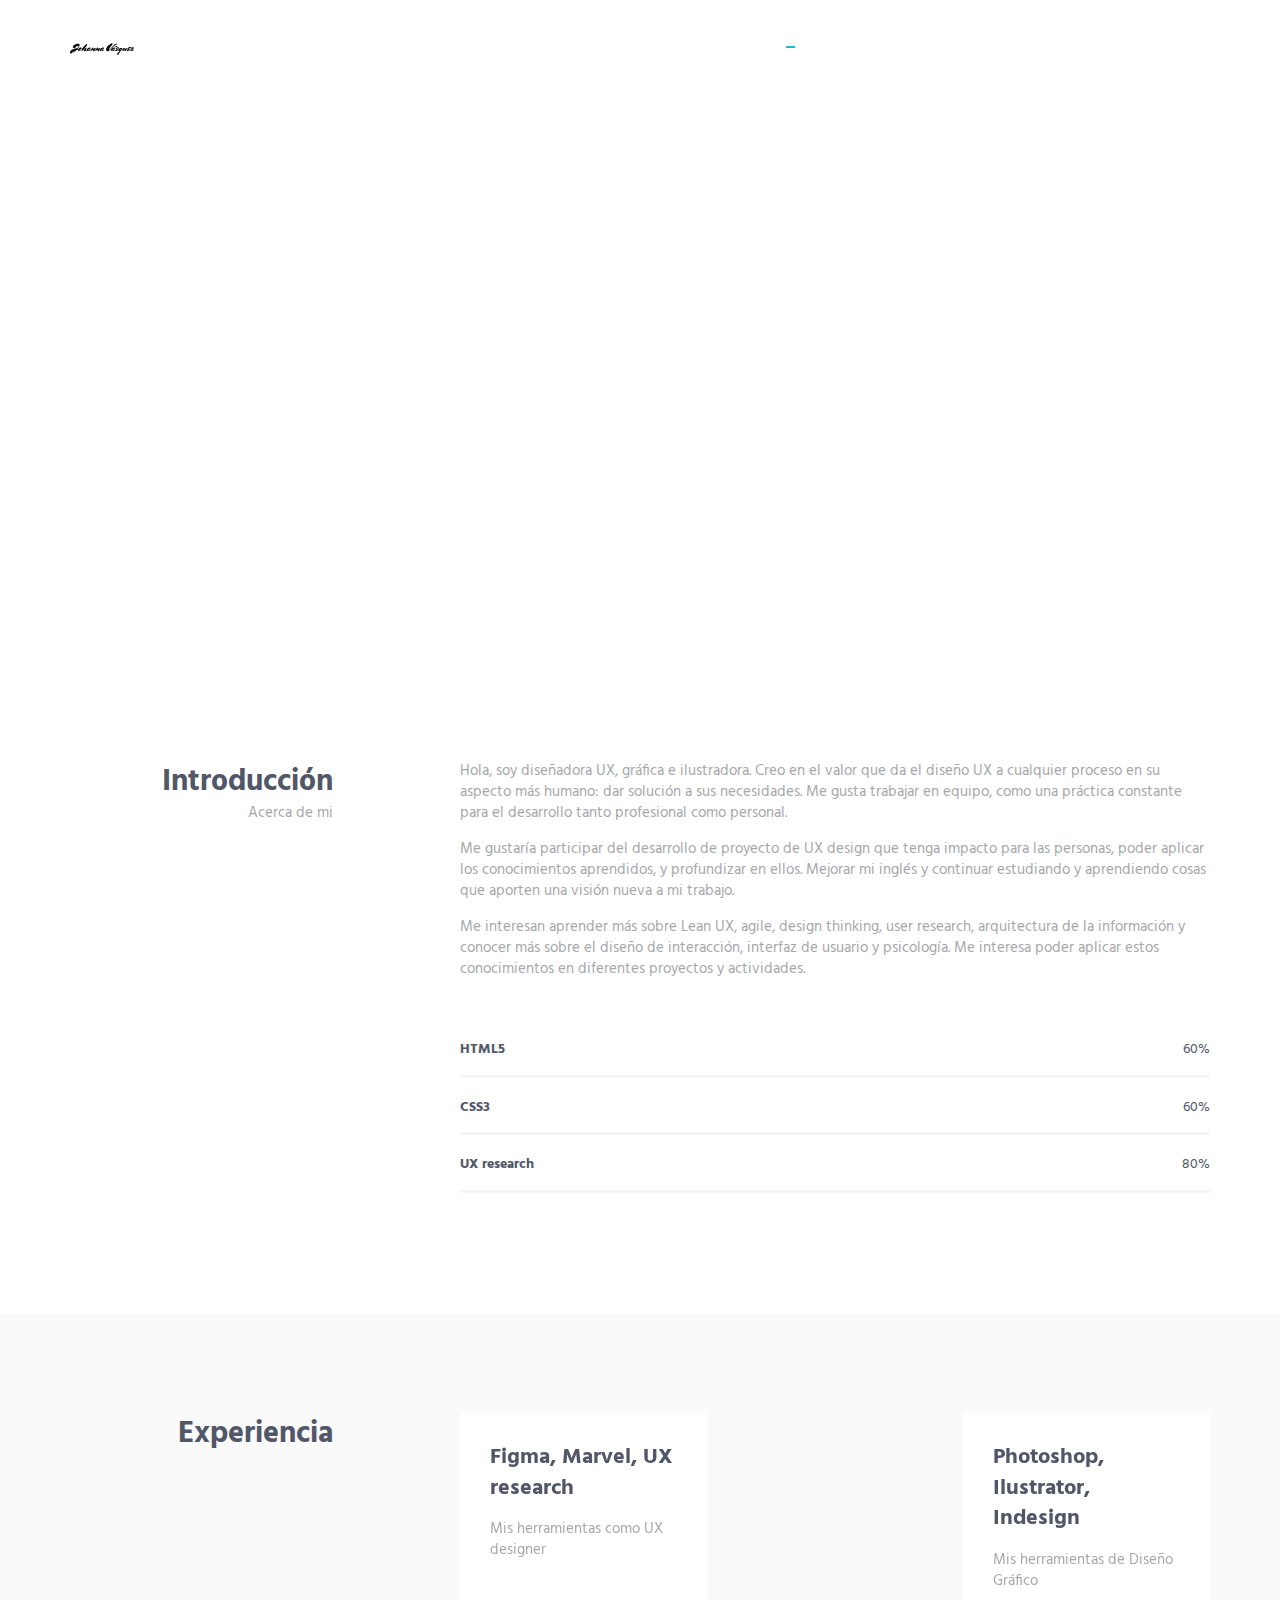
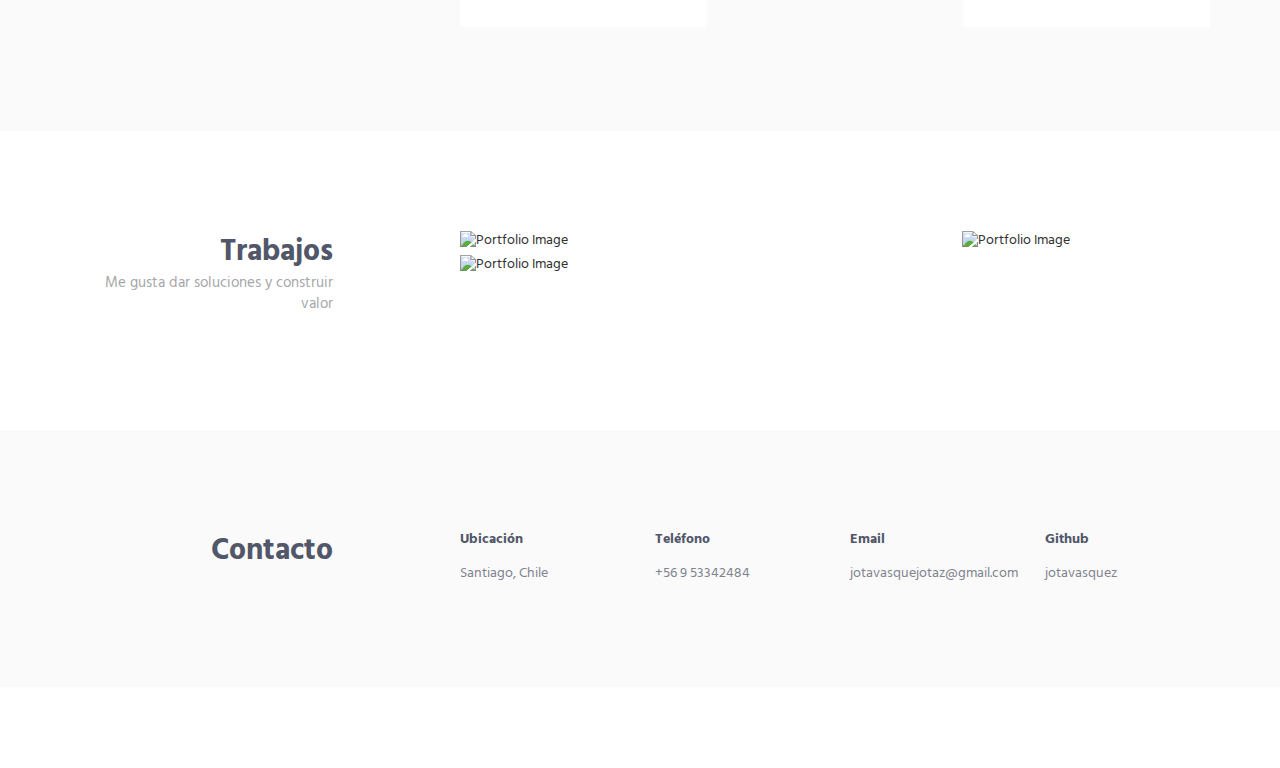
==== commit ec8c9ea8: "portafolio" ====
--- a/index.html
+++ b/index.html
@@ -1,3 +1,4 @@
+
 <!DOCTYPE html>
 <!-- ==============================
     Project:        Metronic "Aircv" Frontend Freebie - Responsive HTML Template Based On Twitter Bootstrap 3.3.4
@@ -83,20 +84,17 @@
         <!--========== END HEADER ==========-->
 
         <!--========== SLIDER ==========-->
-        <div class="promo-block parallax-window" data-parallax="scroll" data-image-src="img/1920x1080/01.jpg">
+        <div class="promo-block parallax-window" data-parallax="scroll" data-image-src="https://user-images.githubusercontent.com/32280840/37928064-0352a316-3112-11e8-83d9-0f5347dd39d9.jpeg">
             <div class="container">
                 <div class="row">
                     <div class="col-sm-6">
                         <div class="promo-block-divider">
                             <h1 class="promo-block-title">Johanna <br/> Vásquez</h1>
-                            <p class="promo-block-text">UX Designer;</p>
+                            <p class="promo-block-text">UX Designer &amp; Diseño Gráfico, Illustración</p>
                         </div>
                         <ul class="list-inline">
-                            <li><a href="https://twitter.com/keenthemes" class="social-icons"><i class="icon-social-facebook"></i></a></li>
-                            <li><a href="https://twitter.com/keenthemes" class="social-icons"><i class="icon-social-twitter"></i></a></li>
-                            <li><a href="https://dribbble.com/keenthemes" class="social-icons"><i class="icon-social-dribbble"></i></a></li>
-                            <li><a href="https://www.behance.net/keenthemes" class="social-icons"><i class="icon-social-behance"></i></a></li>
-                            <li><a href="https://www.behance.net/keenthemes" class="social-icons"><i class="icon-social-linkedin"></i></a></li>
+                           
+                            <li><a href="https://www.linkedin.com/in/johanna-vasquez/" class="social-icons"><i class="icon-social-linkedin"></i></a></li>
                         </ul>
                     </div>
                 </div>
@@ -112,39 +110,34 @@
                 <div class="row">
                     <div class="col-sm-3 sm-margin-b-30">
                         <div class="text-right sm-text-left">
-                            <h2 class="margin-b-0">Intro</h2>
-                            <p>What I am all about.</p>
+                            <h2 class="margin-b-0">Introducción</h2>
+                            <p>Acerca de mi</p>
                         </div>
                     </div>
                     <div class="col-sm-8 col-sm-offset-1">
                         <div class="margin-b-60">
-                            <p>I'm Alex Teseira, orem ipsum dolor sit amet, consectetur adipisicing elit, sed do eiusmod tempor incididunt ut labore et dolore magna aliqua. Ut enim ad minim veniam, quis nostrud exercitation ullamco laboris nisi ut aliquip ex ea commodo consequat.</p>
-                            <p>Duis aute irure dolor in reprehenderit in voluptate velit esse cillum dolore eu fugiat nulla pariatur. Excepteur sint occaecat cupidatat non proident, sunt in culpa qui officia deserunt mollit anim id est laborum.</p>
+                            <p>Hola, soy diseñadora UX, gráfica e ilustradora. Creo en el valor que da el diseño UX a cualquier proceso en su aspecto más humano: dar solución a sus necesidades. Me gusta trabajar en equipo, como una práctica constante para el desarrollo tanto profesional como personal.</p>
+                            <p>Me gustaría participar del desarrollo de proyecto de UX design que tenga impacto para las personas, poder aplicar los conocimientos aprendidos, y profundizar en ellos. Mejorar mi inglés y continuar estudiando y aprendiendo cosas que aporten una visión nueva a mi trabajo.</p>
+                            <p>Me interesan aprender más sobre Lean UX, agile, design thinking, user research, arquitectura de la información y conocer más sobre el diseño de interacción, interfaz de usuario y psicología. Me interesa poder aplicar estos conocimientos en diferentes proyectos y actividades.</p>
                         </div>
 
                         <!-- Progress Box -->
                         <div class="progress-box">
-                            <h5>PHP <span class="color-heading pull-right">87%</span></h5>
+                            <h5>HTML5 <span class="color-heading pull-right">60%</span></h5>
                             <div class="progress">
-                                <div class="progress-bar bg-color-base" role="progressbar" data-width="87"></div>
+                                <div class="progress-bar bg-color-base" role="progressbar" data-width="60"></div>
                             </div>
                         </div>
                         <div class="progress-box">
-                            <h5>HTML5 <span class="color-heading pull-right">96%</span></h5>
+                            <h5>CSS3 <span class="color-heading pull-right">60%</span></h5>
                             <div class="progress">
-                                <div class="progress-bar bg-color-base" role="progressbar" data-width="96"></div>
+                                <div class="progress-bar bg-color-base" role="progressbar" data-width="60"></div>
                             </div>
                         </div>
                         <div class="progress-box">
-                            <h5>JavaSript <span class="color-heading pull-right">52%</span></h5>
+                            <h5>UX research <span class="color-heading pull-right">80%</span></h5>
                             <div class="progress">
-                                <div class="progress-bar bg-color-base" role="progressbar" data-width="52"></div>
-                            </div>
-                        </div>
-                        <div class="progress-box">
-                            <h5>Photoshop <span class="color-heading pull-right">77%</span></h5>
-                            <div class="progress">
-                                <div class="progress-bar bg-color-base" role="progressbar" data-width="77"></div>
+                                <div class="progress-bar bg-color-base" role="progressbar" data-width="70"></div>
                             </div>
                         </div>
                         <!-- End Progress Box -->
@@ -162,46 +155,46 @@
                     <div class="row">
                         <div class="col-sm-3 sm-margin-b-30">
                             <div class="text-right sm-text-left">
-                                <h2 class="margin-b-0">Experience</h2>
-                                <p>Batman would be jealous.</p>
+                                <h2 class="margin-b-0">Experiencia</h2>
+                                <p></p>
                             </div>
                         </div>
                         <div class="col-sm-8 col-sm-offset-1">
                             <div class="row row-space-2 margin-b-4">
                                 <div class="col-md-4 md-margin-b-4">
                                     <div class="service" data-height="height">
-                                        <div class="service-element">
+                                        <!--<div class="service-element">
                                             <i class="service-icon icon-chemistry"></i>
-                                        </div>
+                                        </div>-->
                                         <div class="service-info">
-                                            <h3>HTML5/CSS3</h3>
-                                            <p class="margin-b-5">Lorem ipsum dolor amet consectetur ut consequat siad esqudiat dolor</p>
-                                        </div>
-                                        <a href="https://themeforest.net/item/metronic-responsive-admin-dashboard-template/4021469?ref=keenthemes" class="content-wrapper-link"></a>    
+                                            <h3>Figma, Marvel, UX research</h3>
+                                            <p class="margin-b-5">Mis herramientas como UX designer</p>
+                                        </div>
+                                        <a href="" class="content-wrapper-link"></a>    
                                     </div>
                                 </div>
                                 <div class="col-md-4 md-margin-b-4">
                                     <div class="service bg-color-base wow zoomIn" data-height="height" data-wow-duration=".3" data-wow-delay=".1s">
-                                        <div class="service-element">
+                                        <!--<div class="service-element">
                                             <i class="service-icon color-white icon-screen-tablet"></i>
-                                        </div>
+                                        </div>-->
                                         <div class="service-info">
-                                            <h3 class="color-white">Photoshop</h3>
-                                            <p class="color-white margin-b-5">Lorem ipsum dolor amet consectetur ut consequat siad esqudiat dolor</p>
-                                        </div>
-                                        <a href="https://themeforest.net/item/metronic-responsive-admin-dashboard-template/4021469?ref=keenthemes" class="content-wrapper-link"></a>    
+                                            <h3 class="color-white">HTML5/CSS3/JS</h3>
+                                            <p class="color-white margin-b-5">Aprendidos durante el Bootcamp de Laboratoria, complementan mi labor UX.</p>
+                                        </div>
+                                        <a href="" class="content-wrapper-link"></a>    
                                     </div>
                                 </div>
                                 <div class="col-md-4">
                                     <div class="service" data-height="height">
-                                        <div class="service-element">
+                                        <!--<div class="service-element">
                                             <i class="service-icon icon-badge"></i>
-                                        </div>
+                                        </div>-->
                                         <div class="service-info">
-                                            <h3>Front-end</h3>
-                                            <p class="margin-b-5">Lorem ipsum dolor amet consectetur ut consequat siad esqudiat dolor</p>
-                                        </div>
-                                        <a href="https://themeforest.net/item/metronic-responsive-admin-dashboard-template/4021469?ref=keenthemes" class="content-wrapper-link"></a>    
+                                            <h3>Photoshop, Ilustrator, Indesign</h3>
+                                            <p class="margin-b-5">Mis herramientas de Diseño Gráfico</p>
+                                        </div>
+                                        <a href="" class="content-wrapper-link"></a>    
                                     </div>
                                 </div>
                             </div>
@@ -220,8 +213,8 @@
                 <div class="row">
                     <div class="col-sm-3 sm-margin-b-30">
                         <div class="text-right sm-text-left">
-                            <h2 class="margin-b-0">Works</h2>
-                            <p>I build the real value.</p>
+                            <h2 class="margin-b-0">Trabajos</h2>
+                            <p>Me gusta dar soluciones y construir valor</p>
                         </div>
                     </div>
                     <div class="col-sm-8 col-sm-offset-1">
@@ -232,33 +225,34 @@
                                 <!-- Work -->
                                 <div class="work work-popup-trigger">
                                     <div class="work-overlay">
-                                        <img class="full-width img-responsive" src="img/800x400/01.jpg" alt="Portfolio Image">
+                                        <img class="full-width img-responsive" src="https://user-images.githubusercontent.com/32280840/37886825-2981cec8-3094-11e8-957c-57015f4a7a72.jpg" alt="Portfolio Image">
                                     </div>
                                     <div class="work-popup-overlay">
                                         <div class="work-popup-content">
-                                            <a href="javascript:void(0);" class="work-popup-close">Hide</a>
+                                            <a href="javascript:void(0);" class="work-popup-close">Cerrar</a>
                                             <div class="margin-b-30">
-                                                <h3 class="margin-b-5">Art Of Coding</h3>
-                                                <span>Clean &amp; Minimalistic Design</span>
+                                                <h3 class="margin-b-5">Empire Bus</h3>
+                                                <span>Agile &amp; UX research</span>
                                             </div>
                                             <div class="row">
                                                 <div class="col-sm-8 work-popup-content-divider sm-margin-b-20">
                                                     <div class="margin-t-10 sm-margin-t-0">
-                                                        <p>Duis aute irure dolor in reprehenderit in voluptate velit esse cillum dolore eu fugiat nulla pariatur. Excepteur sint occaecat cupidatat non proident, sunt in culpa qui officia deserunt mollit anim id est laborum.</p>
-                                                        <p>Lorem ipsum dolor sit amet, consectetur adipisicing elit, sed do eiusmod tempor incididunt ut labore et dolore magna aliqua. Ut enim ad minim veniam, quis nostrud.</p>
+                                                        <p>Proyecto desarrollado con el fin de mejorar la experiencia de compra de pasajes de buses a través de un totem y plataforma web: diseño de un sistema digital que permita a los usuarios acceder fácilmente a la información de viajes, comprar boletos, localizar andenes, etc</p>
                                                         <ul class="list-inline work-popup-tag">
-                                                            <li class="work-popup-tag-item"><a class="work-popup-tag-link" href="http://keenthemes.com/">Design,</a></li>
+                                                            <li class="work-popup-tag-item"><a class="work-popup-tag-link" href="https://jotavasquez.github.io/empireBus/">Ver proyecto completo</a></li>
+                                                            <!--
                                                             <li class="work-popup-tag-item"><a class="work-popup-tag-link" href="http://keenthemes.com/">Coding,</a></li>
                                                             <li class="work-popup-tag-item"><a class="work-popup-tag-link" href="http://keenthemes.com/">Portfolio</a></li>
+                                                            -->
                                                         </ul>
                                                     </div>
                                                 </div>
                                                 <div class="col-sm-4">
                                                     <div class="margin-t-10 sm-margin-t-0">
-                                                        <p class="margin-b-5"><strong>Project Leader:</strong> John Doe</p>
-                                                        <p class="margin-b-5"><strong>Designer:</strong> Alisa Keys</p>
-                                                        <p class="margin-b-5"><strong>Developer:</strong> Mark Doe</p>
-                                                        <p class="margin-b-5"><strong>Customer:</strong> Keenthemes</p>
+                                                        <p class="margin-b-5"><strong>UX research</strong></p>
+                                                        <p class="margin-b-5"><strong>Wireframe</strong></p>
+                                                        <p class="margin-b-5"><strong>Guerrilla testing</strong></p>
+                                                        <p class="margin-b-5"><strong>Mapas de afinidad</strong></p>
                                                     </div>
                                                 </div>
                                             </div>
@@ -271,33 +265,34 @@
                                 <!-- Work -->
                                 <div class="work work-popup-trigger">
                                     <div class="work-overlay">
-                                        <img class="full-width img-responsive" src="img/397x400/01.jpg" alt="Portfolio Image">
+                                        <img class="full-width img-responsive" src="https://user-images.githubusercontent.com/32280840/37885661-ecb01b64-308c-11e8-9ddd-44d8ad4c146d.png" alt="Portfolio Image">
                                     </div>
                                     <div class="work-popup-overlay">
                                         <div class="work-popup-content">
-                                            <a href="javascript:void(0);" class="work-popup-close">Hide</a>
+                                            <a href="javascript:void(0);" class="work-popup-close">Cerrar</a>
                                             <div class="margin-b-30">
-                                                <h3 class="margin-b-5">Art Of Coding</h3>
-                                                <span>Clean &amp; Minimalistic Design</span>
+                                                <h3 class="margin-b-5">Mi Vaquita App</h3>
+                                                <span>Agile &amp; AI, Prototipado</span>
                                             </div>
                                             <div class="row">
                                                 <div class="col-sm-8 work-popup-content-divider sm-margin-b-20">
                                                     <div class="margin-t-10 sm-margin-t-0">
-                                                        <p>Duis aute irure dolor in reprehenderit in voluptate velit esse cillum dolore eu fugiat nulla pariatur. Excepteur sint occaecat cupidatat non proident, sunt in culpa qui officia deserunt mollit anim id est laborum.</p>
-                                                        <p>Lorem ipsum dolor sit amet, consectetur adipisicing elit, sed do eiusmod tempor incididunt ut labore et dolore magna aliqua. Ut enim ad minim veniam, quis nostrud.</p>
+                                                        <p>Propuesta de diseño para crear un banco 100% digital dirigido a millennials: Mi Vaquita. App móvil enfocada al incentivo del ahorro, aprendizaje del manejo de finanzas y sistema de notificaciones para jóvenes universitarios o que tienen su primer trabajo. </p>
                                                         <ul class="list-inline work-popup-tag">
-                                                            <li class="work-popup-tag-item"><a class="work-popup-tag-link" href="http://keenthemes.com/">Design,</a></li>
+                                                            <li class="work-popup-tag-item"><a class="work-popup-tag-link" href="https://jotavasquez.github.io/mi-vaquita-app/">Ver proyecto completo</a></li>
+                                                            <!--
                                                             <li class="work-popup-tag-item"><a class="work-popup-tag-link" href="http://keenthemes.com/">Coding,</a></li>
                                                             <li class="work-popup-tag-item"><a class="work-popup-tag-link" href="http://keenthemes.com/">Portfolio</a></li>
+                                                            -->
                                                         </ul>
                                                     </div>
                                                 </div>
                                                 <div class="col-sm-4">
                                                     <div class="margin-t-10 sm-margin-t-0">
-                                                        <p class="margin-b-5"><strong>Project Leader:</strong> John Doe</p>
-                                                        <p class="margin-b-5"><strong>Designer:</strong> Alisa Keys</p>
-                                                        <p class="margin-b-5"><strong>Developer:</strong> Mark Doe</p>
-                                                        <p class="margin-b-5"><strong>Customer:</strong> Keenthemes</p>
+                                                        <p class="margin-b-5"><strong>UX research</strong></p>
+                                                        <p class="margin-b-5"><strong>Mapa Afinidad</strong></p>
+                                                        <p class="margin-b-5"><strong>Entrevistas en terreno</strong></p>
+                                                        <p class="margin-b-5"><strong>Prototipado</strong></p>
                                                     </div>
                                                 </div>
                                             </div>
@@ -310,11 +305,52 @@
                                 <!-- Work -->
                                 <div class="work work-popup-trigger">
                                     <div class="work-overlay">
-                                        <img class="full-width img-responsive" src="img/397x300/01.jpg" alt="Portfolio Image">
+                                        <img class="full-width img-responsive" src="https://user-images.githubusercontent.com/32280840/37885005-3ed5e60c-3089-11e8-9003-73c60afb8846.jpg" alt="Portfolio Image">
                                     </div>
                                     <div class="work-popup-overlay">
                                         <div class="work-popup-content">
-                                            <a href="javascript:void(0);" class="work-popup-close">Hide</a>
+                                            <a href="javascript:void(0);" class="work-popup-close">Cerrar</a>
+                                            <div class="margin-b-30">
+                                                <h3 class="margin-b-5">HelpMe</h3>
+                                                <span>UX Research &amp; Accesibilidad</span>
+                                            </div>
+                                            <div class="row">
+                                                <div class="col-sm-8 work-popup-content-divider sm-margin-b-20">
+                                                    <div class="margin-t-10 sm-margin-t-0">
+                                                        <p>Investigación para una propuesta de diseño de App móvil que ayude personas con condición de disautonomía, en momentos de crisis, en los cuales se desencadena de forma imprevista síncopes, desmayos, mareos u otros síntomas, debido problemas del sistema nervioso autónomo.</p>
+                                                        <ul class="list-inline work-popup-tag">
+                                                            <li class="work-popup-tag-item"><a class="work-popup-tag-link" href="https://jotavasquez.github.io/app-helpMe/">Ver proyecto completo</a></li>
+                                                            <!--
+                                                            <li class="work-popup-tag-item"><a class="work-popup-tag-link" href="http://keenthemes.com/">Coding,</a></li>
+                                                            <li class="work-popup-tag-item"><a class="work-popup-tag-link" href="http://keenthemes.com/">Portfolio</a></li>
+                                                            -->
+                                                        </ul>
+                                                    </div>
+                                                </div>
+                                                <div class="col-sm-4">
+                                                    <div class="margin-t-10 sm-margin-t-0">
+                                                        <p class="margin-b-5"><strong></strong></p>
+                                                        <p class="margin-b-5"><strong></strong></p>
+                                                        <p class="margin-b-5"><strong></strong></p>
+                                                        <p class="margin-b-5"><strong></strong></p>
+                                                    </div>
+                                                </div>
+                                            </div>
+                                        </div>
+                                    </div>
+                                </div>
+                                <!-- End Work -->
+                            </div>
+                            <!--
+                            <div class="masonry-grid-item col-xs-12 col-sm-6 col-md-4 md-margin-b-4">
+                                <!-- Work
+                                <div class="work work-popup-trigger">
+                                    <div class="work-overlay">
+                                        <img class="full-width img-responsive" src="img/397x300/02.jpg" alt="Portfolio Image">
+                                    </div>
+                                    <div class="work-popup-overlay">
+                                        <div class="work-popup-content">
+                                            <a href="javascript:void(0);" class="work-popup-close">Cerrar</a>
                                             <div class="margin-b-30">
                                                 <h3 class="margin-b-5">Art Of Coding</h3>
                                                 <span>Clean &amp; Minimalistic Design</span>
@@ -325,7 +361,7 @@
                                                         <p>Duis aute irure dolor in reprehenderit in voluptate velit esse cillum dolore eu fugiat nulla pariatur. Excepteur sint occaecat cupidatat non proident, sunt in culpa qui officia deserunt mollit anim id est laborum.</p>
                                                         <p>Lorem ipsum dolor sit amet, consectetur adipisicing elit, sed do eiusmod tempor incididunt ut labore et dolore magna aliqua. Ut enim ad minim veniam, quis nostrud.</p>
                                                         <ul class="list-inline work-popup-tag">
-                                                            <li class="work-popup-tag-item"><a class="work-popup-tag-link" href="http://keenthemes.com/">Design,</a></li>
+                                                            <li class="work-popup-tag-item"><a class="work-popup-tag-link" href="http://keenthemes.com/">Ver proyecto completo</a></li>
                                                             <li class="work-popup-tag-item"><a class="work-popup-tag-link" href="http://keenthemes.com/">Coding,</a></li>
                                                             <li class="work-popup-tag-item"><a class="work-popup-tag-link" href="http://keenthemes.com/">Portfolio</a></li>
                                                         </ul>
@@ -333,7 +369,7 @@
                                                 </div>
                                                 <div class="col-sm-4">
                                                     <div class="margin-t-10 sm-margin-t-0">
-                                                        <p class="margin-b-5"><strong>Project Leader:</strong> John Doe</p>
+                                                        <p class="margin-b-5"><strong>Project Leader:</strong></p>
                                                         <p class="margin-b-5"><strong>Designer:</strong> Alisa Keys</p>
                                                         <p class="margin-b-5"><strong>Developer:</strong> Mark Doe</p>
                                                         <p class="margin-b-5"><strong>Customer:</strong> Keenthemes</p>
@@ -344,85 +380,8 @@
                                     </div>
                                 </div>
                                 <!-- End Work -->
-                            </div>
-                            <div class="masonry-grid-item col-xs-12 col-sm-6 col-md-4 md-margin-b-4">
-                                <!-- Work -->
-                                <div class="work work-popup-trigger">
-                                    <div class="work-overlay">
-                                        <img class="full-width img-responsive" src="img/397x300/02.jpg" alt="Portfolio Image">
-                                    </div>
-                                    <div class="work-popup-overlay">
-                                        <div class="work-popup-content">
-                                            <a href="javascript:void(0);" class="work-popup-close">Hide</a>
-                                            <div class="margin-b-30">
-                                                <h3 class="margin-b-5">Art Of Coding</h3>
-                                                <span>Clean &amp; Minimalistic Design</span>
-                                            </div>
-                                            <div class="row">
-                                                <div class="col-sm-8 work-popup-content-divider sm-margin-b-20">
-                                                    <div class="margin-t-10 sm-margin-t-0">
-                                                        <p>Duis aute irure dolor in reprehenderit in voluptate velit esse cillum dolore eu fugiat nulla pariatur. Excepteur sint occaecat cupidatat non proident, sunt in culpa qui officia deserunt mollit anim id est laborum.</p>
-                                                        <p>Lorem ipsum dolor sit amet, consectetur adipisicing elit, sed do eiusmod tempor incididunt ut labore et dolore magna aliqua. Ut enim ad minim veniam, quis nostrud.</p>
-                                                        <ul class="list-inline work-popup-tag">
-                                                            <li class="work-popup-tag-item"><a class="work-popup-tag-link" href="http://keenthemes.com/">Design,</a></li>
-                                                            <li class="work-popup-tag-item"><a class="work-popup-tag-link" href="http://keenthemes.com/">Coding,</a></li>
-                                                            <li class="work-popup-tag-item"><a class="work-popup-tag-link" href="http://keenthemes.com/">Portfolio</a></li>
-                                                        </ul>
-                                                    </div>
-                                                </div>
-                                                <div class="col-sm-4">
-                                                    <div class="margin-t-10 sm-margin-t-0">
-                                                        <p class="margin-b-5"><strong>Project Leader:</strong> John Doe</p>
-                                                        <p class="margin-b-5"><strong>Designer:</strong> Alisa Keys</p>
-                                                        <p class="margin-b-5"><strong>Developer:</strong> Mark Doe</p>
-                                                        <p class="margin-b-5"><strong>Customer:</strong> Keenthemes</p>
-                                                    </div>
-                                                </div>
-                                            </div>
-                                        </div>
-                                    </div>
-                                </div>
-                                <!-- End Work -->
-                            </div>
-                            <div class="masonry-grid-item col-xs-12 col-sm-6 col-md-4">
-                                <!-- Work -->
-                                <div class="work work-popup-trigger">
-                                    <div class="work-overlay">
-                                        <img class="full-width img-responsive" src="img/397x300/03.jpg" alt="Portfolio Image">
-                                    </div>
-                                    <div class="work-popup-overlay">
-                                        <div class="work-popup-content">
-                                            <a href="javascript:void(0);" class="work-popup-close">Hide</a>
-                                            <div class="margin-b-30">
-                                                <h3 class="margin-b-5">Art Of Coding</h3>
-                                                <span>Clean &amp; Minimalistic Design</span>
-                                            </div>
-                                            <div class="row">
-                                                <div class="col-sm-8 work-popup-content-divider sm-margin-b-20">
-                                                    <div class="margin-t-10 sm-margin-t-0">
-                                                        <p>Duis aute irure dolor in reprehenderit in voluptate velit esse cillum dolore eu fugiat nulla pariatur. Excepteur sint occaecat cupidatat non proident, sunt in culpa qui officia deserunt mollit anim id est laborum.</p>
-                                                        <p>Lorem ipsum dolor sit amet, consectetur adipisicing elit, sed do eiusmod tempor incididunt ut labore et dolore magna aliqua. Ut enim ad minim veniam, quis nostrud.</p>
-                                                        <ul class="list-inline work-popup-tag">
-                                                            <li class="work-popup-tag-item"><a class="work-popup-tag-link" href="http://keenthemes.com/">Design,</a></li>
-                                                            <li class="work-popup-tag-item"><a class="work-popup-tag-link" href="http://keenthemes.com/">Coding,</a></li>
-                                                            <li class="work-popup-tag-item"><a class="work-popup-tag-link" href="http://keenthemes.com/">Portfolio</a></li>
-                                                        </ul>
-                                                    </div>
-                                                </div>
-                                                <div class="col-sm-4">
-                                                    <div class="margin-t-10 sm-margin-t-0">
-                                                        <p class="margin-b-5"><strong>Project Leader:</strong> John Doe</p>
-                                                        <p class="margin-b-5"><strong>Designer:</strong> Alisa Keys</p>
-                                                        <p class="margin-b-5"><strong>Developer:</strong> Mark Doe</p>
-                                                        <p class="margin-b-5"><strong>Customer:</strong> Keenthemes</p>
-                                                    </div>
-                                                </div>
-                                            </div>
-                                        </div>
-                                    </div>
-                                </div>
-                                <!-- End Work -->
-                            </div>
+                            <!--</div> -->
+                            
                         </div>
                         <!-- End Masonry Grid -->
                     </div>
@@ -439,27 +398,27 @@
                     <div class="row">
                         <div class="col-sm-3 sm-margin-b-30">
                             <div class="text-right sm-text-left">
-                                <h2 class="margin-b-0">Contacts</h2>
-                                <p>Hire me.</p>
+                                <h2 class="margin-b-0">Contacto</h2>
+                                <p></p>
                             </div>
                         </div>
                         <div class="col-sm-8 col-sm-offset-1">
                             <div class="row">
                                 <div class="col-md-3 col-xs-6 md-margin-b-30">
-                                    <h5>Location</h5>
-                                    <a href="http://keenthemes.com/">Brookyln, New York</a>
+                                    <h5>Ubicación</h5>
+                                    <a href="">Santiago, Chile</a>
                                 </div>
                                 <div class="col-md-3 col-xs-6 md-margin-b-30">
-                                    <h5>Phone</h5>
-                                    <a href="http://keenthemes.com/">+77 234 548 00 00</a>
+                                    <h5>Teléfono</h5>
+                                    <a href="">+56 9 53342484</a>
                                 </div>
                                 <div class="col-md-3 col-xs-6">
                                     <h5>Email</h5>
-                                    <a href="mailto:#">alex.teseira@gmail.com</a>
+                                    <a href="mailto:#">jotavasquejotaz@gmail.com</a>
                                 </div>
                                 <div class="col-md-3 col-xs-6">
-                                    <h5>Web</h5>
-                                    <a href="http://keenthemes.com/">alex.teseira.com</a>
+                                    <h5>Github</h5>
+                                    <a href="https://github.com/jotavasquez/">jotavasquez</a>
                                 </div>
                             </div>
                         </div>
@@ -478,8 +437,8 @@
                     <div class="col-xs-6">
                     </div>
                     <div class="col-xs-6 text-right sm-text-left">
-                        <p class="margin-b-0"><a class="fweight-700" href="http://keenthemes.com/preview/aircv/">Aircv</a> Theme Powered by: <a class="fweight-700" href="http://www.keenthemes.com/">KeenThemes.com</a></p>
-                    </div>
+                        <!--<p class="margin-b-0"><a class="fweight-700" href="http://keenthemes.com/preview/aircv/">Aircv</a> Theme Powered by: <a class="fweight-700" href="http://www.keenthemes.com/">KeenThemes.com</a></p>
+                    </div>-->
                 </div>
                 <!--// end row -->
             </div>
